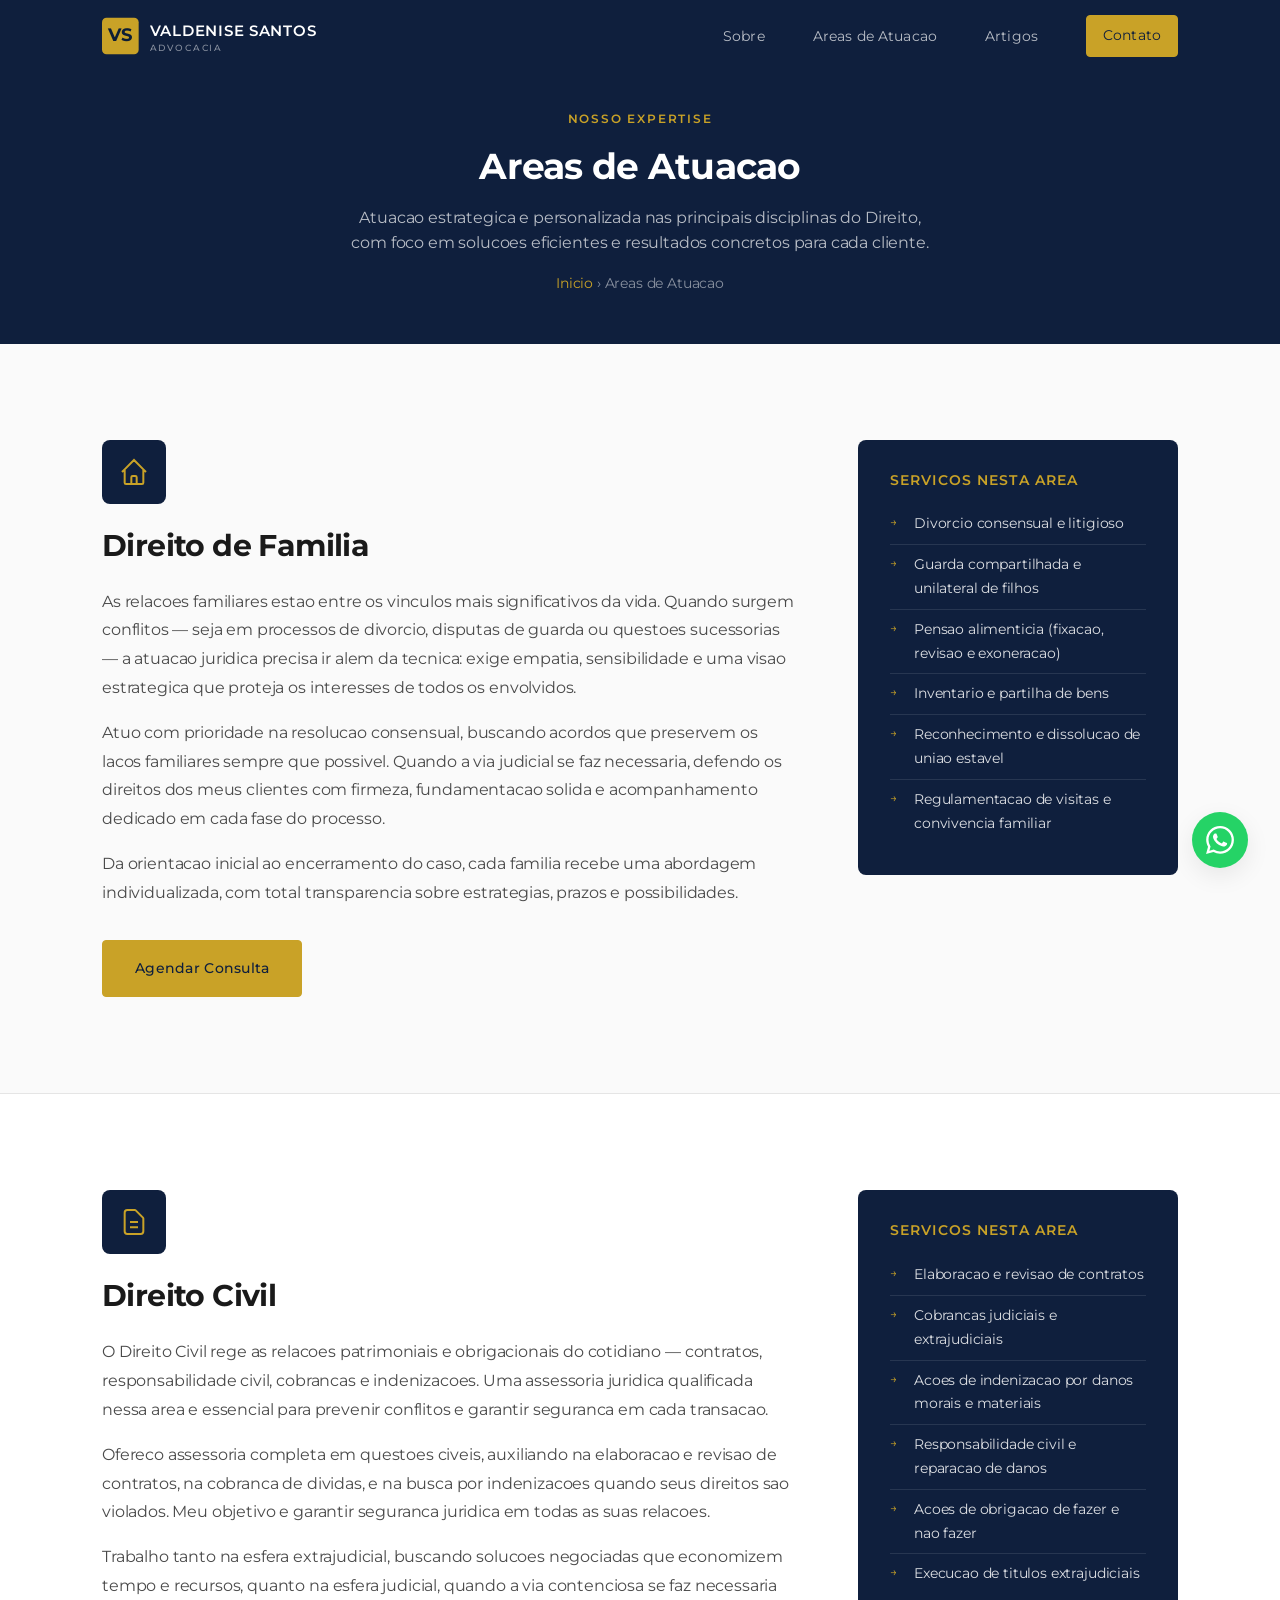
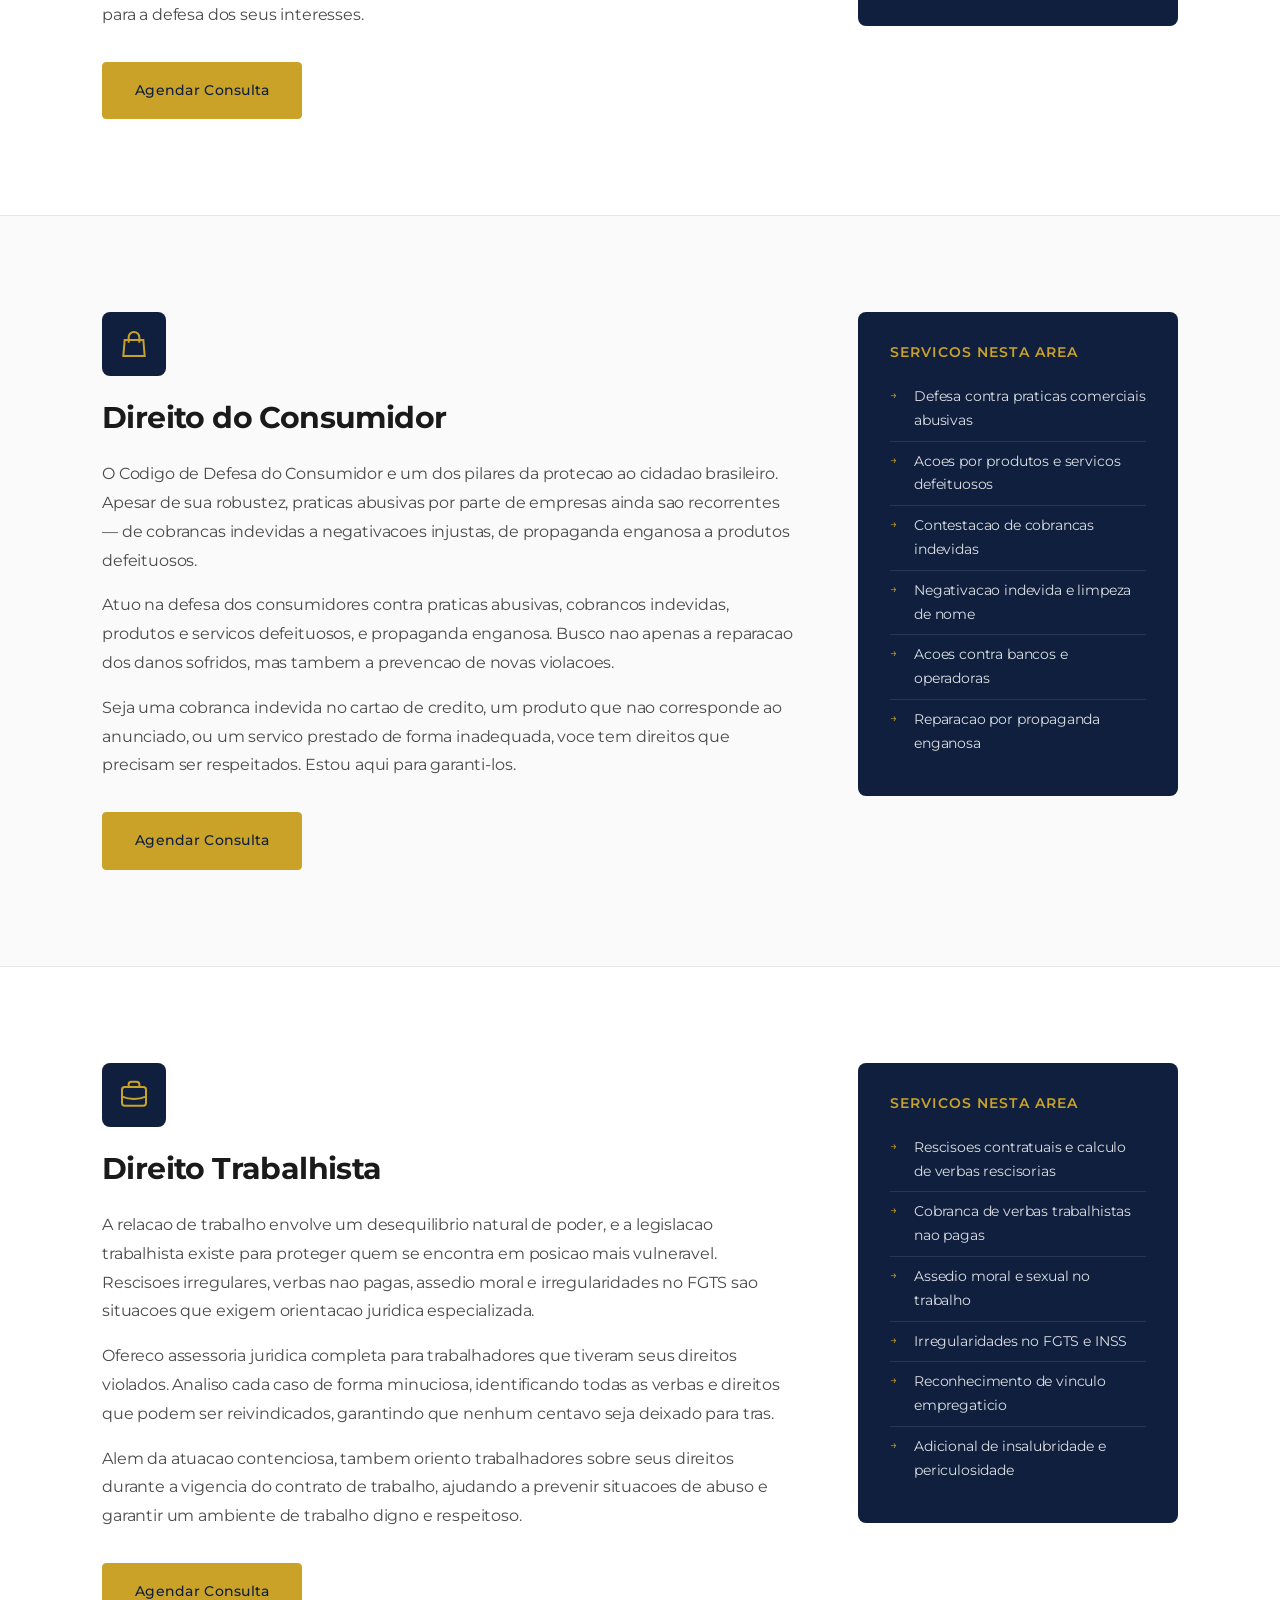
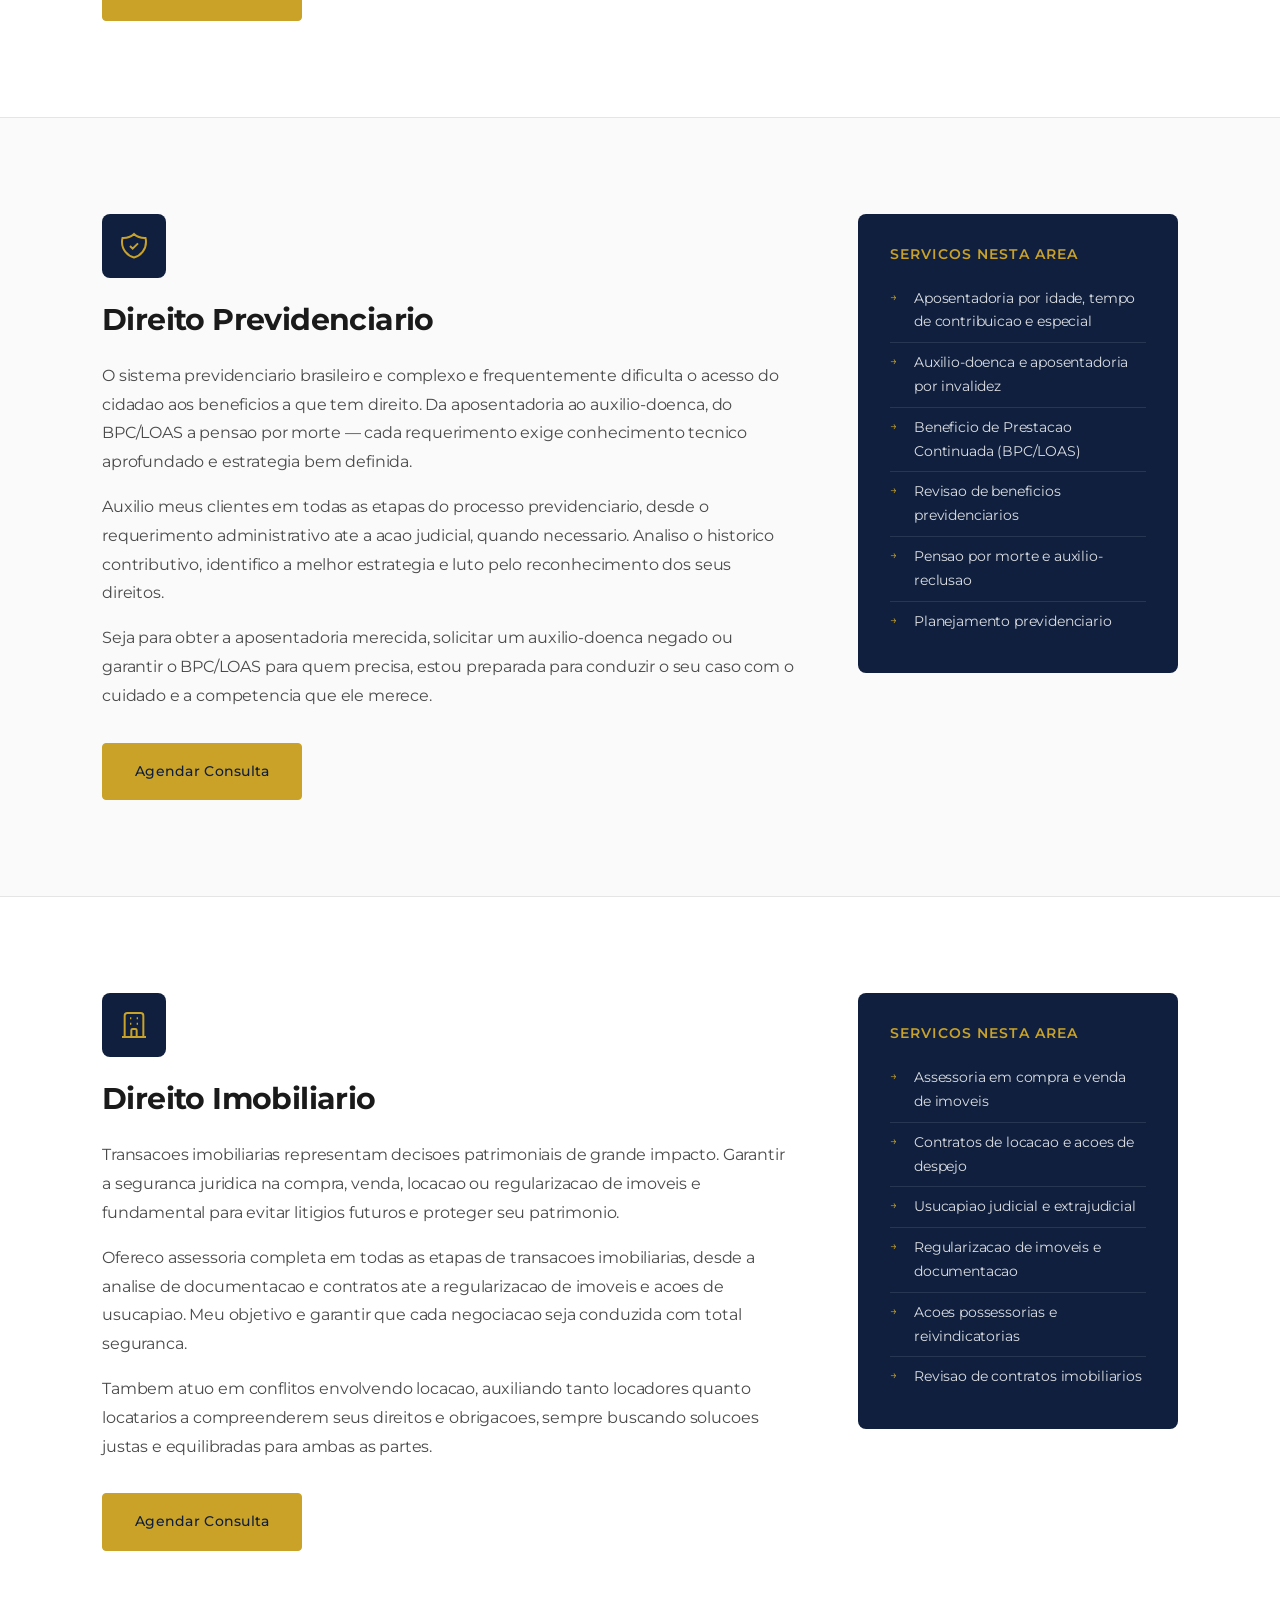
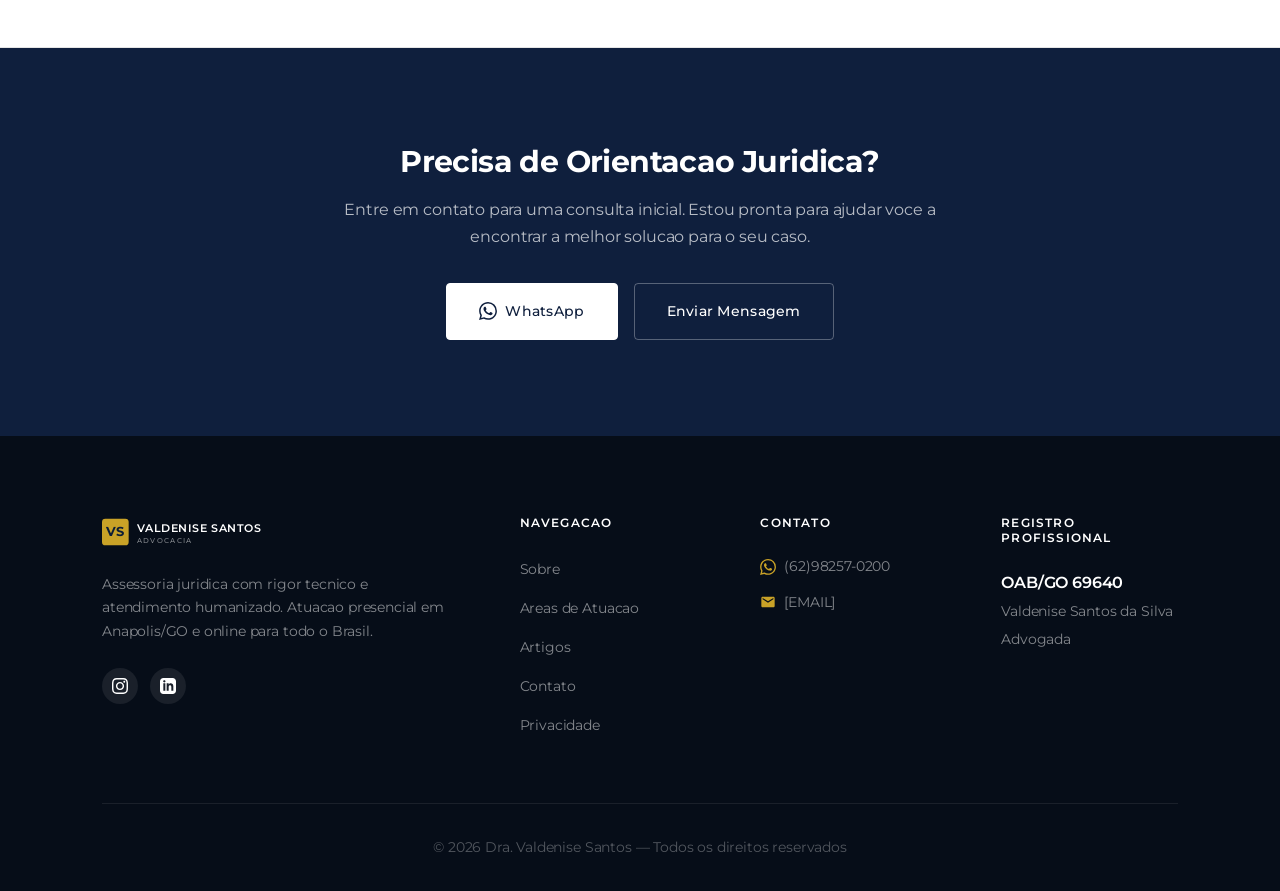
==== areas.html @ 80af70d7 "fix: reduce gap between page-hero and content on privacy page" ====
<!DOCTYPE html>
<html lang="pt-BR">
<head>
  <meta charset="UTF-8">
  <meta name="viewport" content="width=device-width, initial-scale=1.0">

  <!-- SEO -->
  <title>Areas de Atuacao | Dra. Valdenise Santos &mdash; Advocacia Especializada</title>
  <meta name="description" content="Conheca as areas de atuacao da Dra. Valdenise Santos: Direito de Familia, Civil, Consumidor, Trabalhista, Previdenciario e Imobiliario. Atendimento em todo o Brasil.">
  <meta name="keywords" content="areas de atuacao, direito de familia, direito civil, direito do consumidor, direito trabalhista, direito previdenciario, direito imobiliario, advogada online">
  <meta name="author" content="Valdenise Santos da Silva">
  <meta name="robots" content="index, follow">

  <!-- Open Graph -->
  <meta property="og:title" content="Areas de Atuacao | Dra. Valdenise Santos Advocacia">
  <meta property="og:description" content="Direito de Familia, Civil, Consumidor, Trabalhista, Previdenciario e Imobiliario. Atendimento especializado em todo o Brasil.">
  <meta property="og:image" content="https://[DOMINIO]/assets/og-image.jpg">
  <meta property="og:url" content="https://[DOMINIO]/areas.html">
  <meta property="og:type" content="website">
  <meta property="og:locale" content="pt_BR">

  <!-- Twitter -->
  <meta name="twitter:card" content="summary_large_image">

  <!-- Favicon -->
  <link rel="icon" href="favicon.svg" type="image/svg+xml">
  <link rel="apple-touch-icon" href="assets/icon-192.png">

  <!-- PWA -->
  <link rel="manifest" href="manifest.json">
  <meta name="theme-color" content="#0c1d36">

  <!-- Fonts -->
  <link rel="preconnect" href="https://fonts.googleapis.com">
  <link rel="preconnect" href="https://fonts.gstatic.com" crossorigin>
  <link href="https://fonts.googleapis.com/css2?family=Montserrat:wght@400;500;600;700&display=swap" rel="stylesheet">

  <!-- CSS -->
  <link rel="stylesheet" href="styles.css?v=6.5.0">
</head>
<body>
  <!-- Header -->
  <header class="header" id="header">
    <div class="container header__inner">
      <a href="index.html" class="header__logo">
        <svg viewBox="0 0 260 48" fill="none" xmlns="http://www.w3.org/2000/svg">
          <rect x="0" y="4" width="40" height="40" rx="5" fill="#c9a227"/>
          <text x="20" y="30" font-family="Montserrat, sans-serif" font-size="20" font-weight="700" fill="#0c1d36" text-anchor="middle">VS</text>
          <text x="52" y="24" font-family="Montserrat, sans-serif" font-size="16" font-weight="600" fill="#ffffff" letter-spacing="0.05em">VALDENISE SANTOS</text>
          <text x="52" y="40" font-family="Montserrat, sans-serif" font-size="10" font-weight="500" fill="rgba(255,255,255,0.5)" letter-spacing="0.2em">ADVOCACIA</text>
        </svg>
      </a>

      <nav class="header__nav" id="nav">
        <ul class="nav__list">
          <li><a href="sobre.html">Sobre</a></li>
          <li><a href="areas.html" class="active">Areas de Atuacao</a></li>
          <li><a href="artigos.html">Artigos</a></li>
          <li><a href="contato.html" class="btn btn--primary btn--sm">Contato</a></li>
        </ul>
      </nav>

      <button class="header__toggle" id="menu-toggle" aria-label="Abrir menu" aria-expanded="false">
        <span></span>
        <span></span>
        <span></span>
      </button>
    </div>
  </header>

  <main>
    <!-- Page Hero -->
    <section class="page-hero">
      <div class="container">
        <span class="section__label">Nosso Expertise</span>
        <h1 class="page-hero__title">Areas de Atuacao</h1>
        <p class="page-hero__subtitle">Atuacao estrategica e personalizada nas principais disciplinas do Direito, com foco em solucoes eficientes e resultados concretos para cada cliente.</p>
        <p class="page-hero__breadcrumb"><a href="/">Inicio</a> &rsaquo; Areas de Atuacao</p>
      </div>
    </section>

    <!-- Direito de Familia -->
    <section class="area-detail" id="familia">
      <div class="container">
        <div class="area-detail__inner">
          <div>
            <div class="area-detail__icon">
              <svg viewBox="0 0 24 24" fill="none" stroke="currentColor" stroke-width="1.5"><path d="M3 12l2-2m0 0l7-7 7 7M5 10v10a1 1 0 001 1h3m10-11l2 2m-2-2v10a1 1 0 01-1 1h-3m-6 0a1 1 0 001-1v-4a1 1 0 011-1h2a1 1 0 011 1v4a1 1 0 001 1m-6 0h6"/></svg>
            </div>
            <h2 class="area-detail__title">Direito de Familia</h2>
            <p class="area-detail__text">As relacoes familiares estao entre os vinculos mais significativos da vida. Quando surgem conflitos &mdash; seja em processos de divorcio, disputas de guarda ou questoes sucessorias &mdash; a atuacao juridica precisa ir alem da tecnica: exige empatia, sensibilidade e uma visao estrategica que proteja os interesses de todos os envolvidos.</p>
            <p class="area-detail__text">Atuo com prioridade na resolucao consensual, buscando acordos que preservem os lacos familiares sempre que possivel. Quando a via judicial se faz necessaria, defendo os direitos dos meus clientes com firmeza, fundamentacao solida e acompanhamento dedicado em cada fase do processo.</p>
            <p class="area-detail__text">Da orientacao inicial ao encerramento do caso, cada familia recebe uma abordagem individualizada, com total transparencia sobre estrategias, prazos e possibilidades.</p>
            <a href="contato.html" class="btn btn--primary">Agendar Consulta</a>
          </div>
          <div class="area-detail__services">
            <h4>Servicos Nesta Area</h4>
            <ul>
              <li>Divorcio consensual e litigioso</li>
              <li>Guarda compartilhada e unilateral de filhos</li>
              <li>Pensao alimenticia (fixacao, revisao e exoneracao)</li>
              <li>Inventario e partilha de bens</li>
              <li>Reconhecimento e dissolucao de uniao estavel</li>
              <li>Regulamentacao de visitas e convivencia familiar</li>
            </ul>
          </div>
        </div>
      </div>
    </section>

    <!-- Direito Civil -->
    <section class="area-detail" id="civil">
      <div class="container">
        <div class="area-detail__inner">
          <div>
            <div class="area-detail__icon">
              <svg viewBox="0 0 24 24" fill="none" stroke="currentColor" stroke-width="1.5"><path d="M9 12h6m-6 4h6m2 5H7a2 2 0 01-2-2V5a2 2 0 012-2h5.586a1 1 0 01.707.293l5.414 5.414a1 1 0 01.293.707V19a2 2 0 01-2 2z"/></svg>
            </div>
            <h2 class="area-detail__title">Direito Civil</h2>
            <p class="area-detail__text">O Direito Civil rege as relacoes patrimoniais e obrigacionais do cotidiano &mdash; contratos, responsabilidade civil, cobrancas e indenizacoes. Uma assessoria juridica qualificada nessa area e essencial para prevenir conflitos e garantir seguranca em cada transacao.</p>
            <p class="area-detail__text">Ofereco assessoria completa em questoes civeis, auxiliando na elaboracao e revisao de contratos, na cobranca de dividas, e na busca por indenizacoes quando seus direitos sao violados. Meu objetivo e garantir seguranca juridica em todas as suas relacoes.</p>
            <p class="area-detail__text">Trabalho tanto na esfera extrajudicial, buscando solucoes negociadas que economizem tempo e recursos, quanto na esfera judicial, quando a via contenciosa se faz necessaria para a defesa dos seus interesses.</p>
            <a href="contato.html" class="btn btn--primary">Agendar Consulta</a>
          </div>
          <div class="area-detail__services">
            <h4>Servicos Nesta Area</h4>
            <ul>
              <li>Elaboracao e revisao de contratos</li>
              <li>Cobrancas judiciais e extrajudiciais</li>
              <li>Acoes de indenizacao por danos morais e materiais</li>
              <li>Responsabilidade civil e reparacao de danos</li>
              <li>Acoes de obrigacao de fazer e nao fazer</li>
              <li>Execucao de titulos extrajudiciais</li>
            </ul>
          </div>
        </div>
      </div>
    </section>

    <!-- Direito do Consumidor -->
    <section class="area-detail" id="consumidor">
      <div class="container">
        <div class="area-detail__inner">
          <div>
            <div class="area-detail__icon">
              <svg viewBox="0 0 24 24" fill="none" stroke="currentColor" stroke-width="1.5"><path d="M16 11V7a4 4 0 00-8 0v4M5 9h14l1 12H4L5 9z"/></svg>
            </div>
            <h2 class="area-detail__title">Direito do Consumidor</h2>
            <p class="area-detail__text">O Codigo de Defesa do Consumidor e um dos pilares da protecao ao cidadao brasileiro. Apesar de sua robustez, praticas abusivas por parte de empresas ainda sao recorrentes &mdash; de cobrancas indevidas a negativacoes injustas, de propaganda enganosa a produtos defeituosos.</p>
            <p class="area-detail__text">Atuo na defesa dos consumidores contra praticas abusivas, cobrancos indevidas, produtos e servicos defeituosos, e propaganda enganosa. Busco nao apenas a reparacao dos danos sofridos, mas tambem a prevencao de novas violacoes.</p>
            <p class="area-detail__text">Seja uma cobranca indevida no cartao de credito, um produto que nao corresponde ao anunciado, ou um servico prestado de forma inadequada, voce tem direitos que precisam ser respeitados. Estou aqui para garanti-los.</p>
            <a href="contato.html" class="btn btn--primary">Agendar Consulta</a>
          </div>
          <div class="area-detail__services">
            <h4>Servicos Nesta Area</h4>
            <ul>
              <li>Defesa contra praticas comerciais abusivas</li>
              <li>Acoes por produtos e servicos defeituosos</li>
              <li>Contestacao de cobrancas indevidas</li>
              <li>Negativacao indevida e limpeza de nome</li>
              <li>Acoes contra bancos e operadoras</li>
              <li>Reparacao por propaganda enganosa</li>
            </ul>
          </div>
        </div>
      </div>
    </section>

    <!-- Direito Trabalhista -->
    <section class="area-detail" id="trabalhista">
      <div class="container">
        <div class="area-detail__inner">
          <div>
            <div class="area-detail__icon">
              <svg viewBox="0 0 24 24" fill="none" stroke="currentColor" stroke-width="1.5"><path d="M21 13.255A23.931 23.931 0 0112 15c-3.183 0-6.22-.62-9-1.745M16 6V4a2 2 0 00-2-2h-4a2 2 0 00-2 2v2m4 6h.01M5 20h14a2 2 0 002-2V8a2 2 0 00-2-2H5a2 2 0 00-2 2v10a2 2 0 002 2z"/></svg>
            </div>
            <h2 class="area-detail__title">Direito Trabalhista</h2>
            <p class="area-detail__text">A relacao de trabalho envolve um desequilibrio natural de poder, e a legislacao trabalhista existe para proteger quem se encontra em posicao mais vulneravel. Rescisoes irregulares, verbas nao pagas, assedio moral e irregularidades no FGTS sao situacoes que exigem orientacao juridica especializada.</p>
            <p class="area-detail__text">Ofereco assessoria juridica completa para trabalhadores que tiveram seus direitos violados. Analiso cada caso de forma minuciosa, identificando todas as verbas e direitos que podem ser reivindicados, garantindo que nenhum centavo seja deixado para tras.</p>
            <p class="area-detail__text">Alem da atuacao contenciosa, tambem oriento trabalhadores sobre seus direitos durante a vigencia do contrato de trabalho, ajudando a prevenir situacoes de abuso e garantir um ambiente de trabalho digno e respeitoso.</p>
            <a href="contato.html" class="btn btn--primary">Agendar Consulta</a>
          </div>
          <div class="area-detail__services">
            <h4>Servicos Nesta Area</h4>
            <ul>
              <li>Rescisoes contratuais e calculo de verbas rescisorias</li>
              <li>Cobranca de verbas trabalhistas nao pagas</li>
              <li>Assedio moral e sexual no trabalho</li>
              <li>Irregularidades no FGTS e INSS</li>
              <li>Reconhecimento de vinculo empregaticio</li>
              <li>Adicional de insalubridade e periculosidade</li>
            </ul>
          </div>
        </div>
      </div>
    </section>

    <!-- Direito Previdenciario -->
    <section class="area-detail" id="previdenciario">
      <div class="container">
        <div class="area-detail__inner">
          <div>
            <div class="area-detail__icon">
              <svg viewBox="0 0 24 24" fill="none" stroke="currentColor" stroke-width="1.5"><path d="M9 12l2 2 4-4m5.618-4.016A11.955 11.955 0 0112 2.944a11.955 11.955 0 01-8.618 3.04A12.02 12.02 0 003 9c0 5.591 3.824 10.29 9 11.622 5.176-1.332 9-6.03 9-11.622 0-1.042-.133-2.052-.382-3.016z"/></svg>
            </div>
            <h2 class="area-detail__title">Direito Previdenciario</h2>
            <p class="area-detail__text">O sistema previdenciario brasileiro e complexo e frequentemente dificulta o acesso do cidadao aos beneficios a que tem direito. Da aposentadoria ao auxilio-doenca, do BPC/LOAS a pensao por morte &mdash; cada requerimento exige conhecimento tecnico aprofundado e estrategia bem definida.</p>
            <p class="area-detail__text">Auxilio meus clientes em todas as etapas do processo previdenciario, desde o requerimento administrativo ate a acao judicial, quando necessario. Analiso o historico contributivo, identifico a melhor estrategia e luto pelo reconhecimento dos seus direitos.</p>
            <p class="area-detail__text">Seja para obter a aposentadoria merecida, solicitar um auxilio-doenca negado ou garantir o BPC/LOAS para quem precisa, estou preparada para conduzir o seu caso com o cuidado e a competencia que ele merece.</p>
            <a href="contato.html" class="btn btn--primary">Agendar Consulta</a>
          </div>
          <div class="area-detail__services">
            <h4>Servicos Nesta Area</h4>
            <ul>
              <li>Aposentadoria por idade, tempo de contribuicao e especial</li>
              <li>Auxilio-doenca e aposentadoria por invalidez</li>
              <li>Beneficio de Prestacao Continuada (BPC/LOAS)</li>
              <li>Revisao de beneficios previdenciarios</li>
              <li>Pensao por morte e auxilio-reclusao</li>
              <li>Planejamento previdenciario</li>
            </ul>
          </div>
        </div>
      </div>
    </section>

    <!-- Direito Imobiliario -->
    <section class="area-detail" id="imobiliario">
      <div class="container">
        <div class="area-detail__inner">
          <div>
            <div class="area-detail__icon">
              <svg viewBox="0 0 24 24" fill="none" stroke="currentColor" stroke-width="1.5"><path d="M19 21V5a2 2 0 00-2-2H7a2 2 0 00-2 2v16m14 0h2m-2 0h-5m-9 0H3m2 0h5M9 7h1m-1 4h1m4-4h1m-1 4h1m-5 10v-5a1 1 0 011-1h2a1 1 0 011 1v5m-4 0h4"/></svg>
            </div>
            <h2 class="area-detail__title">Direito Imobiliario</h2>
            <p class="area-detail__text">Transacoes imobiliarias representam decisoes patrimoniais de grande impacto. Garantir a seguranca juridica na compra, venda, locacao ou regularizacao de imoveis e fundamental para evitar litigios futuros e proteger seu patrimonio.</p>
            <p class="area-detail__text">Ofereco assessoria completa em todas as etapas de transacoes imobiliarias, desde a analise de documentacao e contratos ate a regularizacao de imoveis e acoes de usucapiao. Meu objetivo e garantir que cada negociacao seja conduzida com total seguranca.</p>
            <p class="area-detail__text">Tambem atuo em conflitos envolvendo locacao, auxiliando tanto locadores quanto locatarios a compreenderem seus direitos e obrigacoes, sempre buscando solucoes justas e equilibradas para ambas as partes.</p>
            <a href="contato.html" class="btn btn--primary">Agendar Consulta</a>
          </div>
          <div class="area-detail__services">
            <h4>Servicos Nesta Area</h4>
            <ul>
              <li>Assessoria em compra e venda de imoveis</li>
              <li>Contratos de locacao e acoes de despejo</li>
              <li>Usucapiao judicial e extrajudicial</li>
              <li>Regularizacao de imoveis e documentacao</li>
              <li>Acoes possessorias e reivindicatorias</li>
              <li>Revisao de contratos imobiliarios</li>
            </ul>
          </div>
        </div>
      </div>
    </section>

    <!-- CTA -->
    <section class="section cta">
      <div class="container">
        <div class="cta__content">
          <h2 class="cta__title">Precisa de Orientacao Juridica?</h2>
          <p class="cta__text">Entre em contato para uma consulta inicial. Estou pronta para ajudar voce a encontrar a melhor solucao para o seu caso.</p>
          <div class="cta__buttons">
            <a href="https://wa.me/5562982570200?text=Ola,%20gostaria%20de%20agendar%20uma%20consulta" class="btn btn--white" target="_blank" rel="noopener">
              <svg class="btn__icon" viewBox="0 0 24 24" fill="currentColor"><path d="M17.472 14.382c-.297-.149-1.758-.867-2.03-.967-.273-.099-.471-.148-.67.15-.197.297-.767.966-.94 1.164-.173.199-.347.223-.644.075-.297-.15-1.255-.463-2.39-1.475-.883-.788-1.48-1.761-1.653-2.059-.173-.297-.018-.458.13-.606.134-.133.298-.347.446-.52.149-.174.198-.298.298-.497.099-.198.05-.371-.025-.52-.075-.149-.669-1.612-.916-2.207-.242-.579-.487-.5-.669-.51-.173-.008-.371-.01-.57-.01-.198 0-.52.074-.792.372-.272.297-1.04 1.016-1.04 2.479 0 1.462 1.065 2.875 1.213 3.074.149.198 2.096 3.2 5.077 4.487.709.306 1.262.489 1.694.625.712.227 1.36.195 1.871.118.571-.085 1.758-.719 2.006-1.413.248-.694.248-1.289.173-1.413-.074-.124-.272-.198-.57-.347m-5.421 7.403h-.004a9.87 9.87 0 01-5.031-1.378l-.361-.214-3.741.982.998-3.648-.235-.374a9.86 9.86 0 01-1.51-5.26c.001-5.45 4.436-9.884 9.888-9.884 2.64 0 5.122 1.03 6.988 2.898a9.825 9.825 0 012.893 6.994c-.003 5.45-4.437 9.884-9.885 9.884m8.413-18.297A11.815 11.815 0 0012.05 0C5.495 0 .16 5.335.157 11.892c0 2.096.547 4.142 1.588 5.945L.057 24l6.305-1.654a11.882 11.882 0 005.683 1.448h.005c6.554 0 11.89-5.335 11.893-11.893a11.821 11.821 0 00-3.48-8.413z"/></svg>
              WhatsApp
            </a>
            <a href="contato.html" class="btn btn--outline-white">Enviar Mensagem</a>
          </div>
        </div>
      </div>
    </section>
  </main>

  <!-- Footer -->
  <footer class="footer">
    <div class="container">
      <div class="footer__grid">
        <div class="footer__brand">
          <svg class="footer__logo" viewBox="0 0 260 48" fill="none" xmlns="http://www.w3.org/2000/svg">
          <rect x="0" y="4" width="40" height="40" rx="5" fill="#c9a227"/>
          <text x="20" y="30" font-family="Montserrat, sans-serif" font-size="20" font-weight="700" fill="#0c1d36" text-anchor="middle">VS</text>
          <text x="52" y="24" font-family="Montserrat, sans-serif" font-size="16" font-weight="600" fill="#ffffff" letter-spacing="0.05em">VALDENISE SANTOS</text>
          <text x="52" y="40" font-family="Montserrat, sans-serif" font-size="10" font-weight="500" fill="rgba(255,255,255,0.5)" letter-spacing="0.2em">ADVOCACIA</text>
        </svg>
          <p>Assessoria juridica com rigor tecnico e atendimento humanizado. Atuacao presencial em Anapolis/GO e online para todo o Brasil.</p>
          <div class="footer__social">
            <a href="https://instagram.com/[INSTAGRAM]" target="_blank" rel="noopener" aria-label="Instagram">
              <svg viewBox="0 0 24 24" fill="currentColor"><path d="M12 2.163c3.204 0 3.584.012 4.85.07 3.252.148 4.771 1.691 4.919 4.919.058 1.265.069 1.645.069 4.849 0 3.205-.012 3.584-.069 4.849-.149 3.225-1.664 4.771-4.919 4.919-1.266.058-1.644.07-4.85.07-3.204 0-3.584-.012-4.849-.07-3.26-.149-4.771-1.699-4.919-4.92-.058-1.265-.07-1.644-.07-4.849 0-3.204.013-3.583.07-4.849.149-3.227 1.664-4.771 4.919-4.919 1.266-.057 1.645-.069 4.849-.069zm0-2.163c-3.259 0-3.667.014-4.947.072-4.358.2-6.78 2.618-6.98 6.98-.059 1.281-.073 1.689-.073 4.948 0 3.259.014 3.668.072 4.948.2 4.358 2.618 6.78 6.98 6.98 1.281.058 1.689.072 4.948.072 3.259 0 3.668-.014 4.948-.072 4.354-.2 6.782-2.618 6.979-6.98.059-1.28.073-1.689.073-4.948 0-3.259-.014-3.667-.072-4.947-.196-4.354-2.617-6.78-6.979-6.98-1.281-.059-1.69-.073-4.949-.073zm0 5.838c-3.403 0-6.162 2.759-6.162 6.162s2.759 6.163 6.162 6.163 6.162-2.759 6.162-6.163c0-3.403-2.759-6.162-6.162-6.162zm0 10.162c-2.209 0-4-1.79-4-4 0-2.209 1.791-4 4-4s4 1.791 4 4c0 2.21-1.791 4-4 4zm6.406-11.845c-.796 0-1.441.645-1.441 1.44s.645 1.44 1.441 1.44c.795 0 1.439-.645 1.439-1.44s-.644-1.44-1.439-1.44z"/></svg>
            </a>
            <a href="https://linkedin.com/in/[LINKEDIN]" target="_blank" rel="noopener" aria-label="LinkedIn">
              <svg viewBox="0 0 24 24" fill="currentColor"><path d="M19 0h-14c-2.761 0-5 2.239-5 5v14c0 2.761 2.239 5 5 5h14c2.762 0 5-2.239 5-5v-14c0-2.761-2.238-5-5-5zm-11 19h-3v-11h3v11zm-1.5-12.268c-.966 0-1.75-.79-1.75-1.764s.784-1.764 1.75-1.764 1.75.79 1.75 1.764-.783 1.764-1.75 1.764zm13.5 12.268h-3v-5.604c0-3.368-4-3.113-4 0v5.604h-3v-11h3v1.765c1.396-2.586 7-2.777 7 2.476v6.759z"/></svg>
            </a>
          </div>
        </div>

        <div class="footer__links">
          <h4>Navegacao</h4>
          <ul>
            <li><a href="sobre.html">Sobre</a></li>
            <li><a href="areas.html">Areas de Atuacao</a></li>
            <li><a href="artigos.html">Artigos</a></li>
            <li><a href="contato.html">Contato</a></li>
            <li><a href="privacidade.html">Privacidade</a></li>
          </ul>
        </div>

        <div class="footer__contact">
          <h4>Contato</h4>
          <ul>
            <li>
              <svg viewBox="0 0 24 24" fill="currentColor"><path d="M17.472 14.382c-.297-.149-1.758-.867-2.03-.967-.273-.099-.471-.148-.67.15-.197.297-.767.966-.94 1.164-.173.199-.347.223-.644.075-.297-.15-1.255-.463-2.39-1.475-.883-.788-1.48-1.761-1.653-2.059-.173-.297-.018-.458.13-.606.134-.133.298-.347.446-.52.149-.174.198-.298.298-.497.099-.198.05-.371-.025-.52-.075-.149-.669-1.612-.916-2.207-.242-.579-.487-.5-.669-.51-.173-.008-.371-.01-.57-.01-.198 0-.52.074-.792.372-.272.297-1.04 1.016-1.04 2.479 0 1.462 1.065 2.875 1.213 3.074.149.198 2.096 3.2 5.077 4.487.709.306 1.262.489 1.694.625.712.227 1.36.195 1.871.118.571-.085 1.758-.719 2.006-1.413.248-.694.248-1.289.173-1.413-.074-.124-.272-.198-.57-.347m-5.421 7.403h-.004a9.87 9.87 0 01-5.031-1.378l-.361-.214-3.741.982.998-3.648-.235-.374a9.86 9.86 0 01-1.51-5.26c.001-5.45 4.436-9.884 9.888-9.884 2.64 0 5.122 1.03 6.988 2.898a9.825 9.825 0 012.893 6.994c-.003 5.45-4.437 9.884-9.885 9.884m8.413-18.297A11.815 11.815 0 0012.05 0C5.495 0 .16 5.335.157 11.892c0 2.096.547 4.142 1.588 5.945L.057 24l6.305-1.654a11.882 11.882 0 005.683 1.448h.005c6.554 0 11.89-5.335 11.893-11.893a11.821 11.821 0 00-3.48-8.413z"/></svg>
              <a href="https://wa.me/5562982570200" target="_blank" rel="noopener">(62)98257-0200</a>
            </li>
            <li>
              <svg viewBox="0 0 24 24" fill="currentColor"><path d="M20 4H4c-1.1 0-1.99.9-1.99 2L2 18c0 1.1.9 2 2 2h16c1.1 0 2-.9 2-2V6c0-1.1-.9-2-2-2zm0 4l-8 5-8-5V6l8 5 8-5v2z"/></svg>
              <a href="mailto:[EMAIL]">[EMAIL]</a>
            </li>
          </ul>
        </div>

        <div class="footer__oab">
          <h4>Registro Profissional</h4>
          <p><strong>OAB/GO 69640</strong></p>
          <p>Valdenise Santos da Silva</p>
          <p>Advogada</p>
        </div>
      </div>

      <div class="footer__bottom">
        <p>&copy; 2026 Dra. Valdenise Santos &mdash; Todos os direitos reservados</p>
      </div>
    </div>
  </footer>

  <!-- WhatsApp Float -->
  <a href="https://wa.me/5562982570200?text=Ola,%20gostaria%20de%20agendar%20uma%20consulta" class="whatsapp-float" target="_blank" rel="noopener" aria-label="Contato via WhatsApp">
    <svg viewBox="0 0 24 24" fill="currentColor"><path d="M17.472 14.382c-.297-.149-1.758-.867-2.03-.967-.273-.099-.471-.148-.67.15-.197.297-.767.966-.94 1.164-.173.199-.347.223-.644.075-.297-.15-1.255-.463-2.39-1.475-.883-.788-1.48-1.761-1.653-2.059-.173-.297-.018-.458.13-.606.134-.133.298-.347.446-.52.149-.174.198-.298.298-.497.099-.198.05-.371-.025-.52-.075-.149-.669-1.612-.916-2.207-.242-.579-.487-.5-.669-.51-.173-.008-.371-.01-.57-.01-.198 0-.52.074-.792.372-.272.297-1.04 1.016-1.04 2.479 0 1.462 1.065 2.875 1.213 3.074.149.198 2.096 3.2 5.077 4.487.709.306 1.262.489 1.694.625.712.227 1.36.195 1.871.118.571-.085 1.758-.719 2.006-1.413.248-.694.248-1.289.173-1.413-.074-.124-.272-.198-.57-.347m-5.421 7.403h-.004a9.87 9.87 0 01-5.031-1.378l-.361-.214-3.741.982.998-3.648-.235-.374a9.86 9.86 0 01-1.51-5.26c.001-5.45 4.436-9.884 9.888-9.884 2.64 0 5.122 1.03 6.988 2.898a9.825 9.825 0 012.893 6.994c-.003 5.45-4.437 9.884-9.885 9.884m8.413-18.297A11.815 11.815 0 0012.05 0C5.495 0 .16 5.335.157 11.892c0 2.096.547 4.142 1.588 5.945L.057 24l6.305-1.654a11.882 11.882 0 005.683 1.448h.005c6.554 0 11.89-5.335 11.893-11.893a11.821 11.821 0 00-3.48-8.413z"/></svg>
  </a>

  <script src="script.js?v=1.0.0"></script>
</body>
</html>
---- styles.css ----
/* ========================================
   RESET & BASE
======================================== */
*, *::before, *::after {
  box-sizing: border-box;
  margin: 0;
  padding: 0;
}

html {
  scroll-behavior: smooth;
  font-size: 16px;
}

/* ========================================
   VARIÁVEIS — REFINADO
======================================== */
:root {
  /* Cores - Paleta reduzida e sofisticada */
  --primary: #0f1f3d;
  --primary-light: #1a3a6e;
  --accent: #c9a227;
  --accent-hover: #b8930f;
  --text: #1a1a1a;
  --text-secondary: #4a4a4a;
  --text-muted: #8a8a8a;
  --bg: #ffffff;
  --bg-subtle: #fafafa;
  --bg-alt: #f5f5f3;
  --border: #e5e5e5;
  --white: #ffffff;

  /* Fonte única: Montserrat */
  --font-display: 'Montserrat', -apple-system, BlinkMacSystemFont, 'Segoe UI', sans-serif;
  --font-body: 'Montserrat', -apple-system, BlinkMacSystemFont, 'Segoe UI', sans-serif;

  /* Escala tipográfica harmônica */
  --text-xs: 0.75rem;
  --text-sm: 0.875rem;
  --text-base: 1rem;
  --text-lg: 1.125rem;
  --text-xl: 1.25rem;
  --text-2xl: 1.5rem;
  --text-3xl: 1.875rem;
  --text-4xl: 2.25rem;
  --text-5xl: 3rem;
  --text-6xl: 3.75rem;

  /* Espaçamento generoso */
  --space-1: 0.25rem;
  --space-2: 0.5rem;
  --space-3: 0.75rem;
  --space-4: 1rem;
  --space-5: 1.5rem;
  --space-6: 2rem;
  --space-8: 3rem;
  --space-10: 4rem;
  --space-12: 5rem;
  --space-16: 6rem;
  --space-20: 8rem;

  --max-width: 1140px;
  --header-height: 72px;

  --shadow-sm: 0 1px 2px rgba(0,0,0,0.04);
  --shadow: 0 4px 12px rgba(0,0,0,0.06);
  --shadow-md: 0 8px 24px rgba(0,0,0,0.08);
  --shadow-lg: 0 16px 48px rgba(0,0,0,0.1);

  --transition: 0.3s ease;
  --transition-fast: 0.2s ease;

  --radius: 4px;
  --radius-lg: 8px;
}

/* ========================================
   BASE
======================================== */
html, body {
  overflow-x: hidden;
}

body {
  font-family: var(--font-body);
  font-size: var(--text-base);
  font-weight: 400;
  line-height: 1.7;
  color: var(--text);
  background: var(--bg);
  -webkit-font-smoothing: antialiased;
  -moz-osx-font-smoothing: grayscale;
  letter-spacing: -0.01em;
}

img {
  max-width: 100%;
  height: auto;
  display: block;
}

a {
  color: inherit;
  text-decoration: none;
  transition: color var(--transition-fast);
}

ul, ol {
  list-style: none;
}

/* ========================================
   TIPOGRAFIA REFINADA
======================================== */
h1, h2, h3, h4, h5, h6 {
  font-family: var(--font-display);
  font-weight: 600;
  line-height: 1.2;
  color: var(--primary);
  letter-spacing: -0.02em;
}

h1 { font-size: var(--text-5xl); }
h2 { font-size: var(--text-4xl); }
h3 { font-size: var(--text-2xl); }
h4 { font-size: var(--text-xl); }
h5 { font-size: var(--text-lg); }

@media (max-width: 768px) {
  h1 { font-size: var(--text-4xl); }
  h2 { font-size: var(--text-3xl); }
  h3 { font-size: var(--text-xl); }
}

p {
  color: var(--text-secondary);
}

.text-accent {
  color: var(--accent);
}

strong {
  font-weight: 600;
  color: var(--text);
}

/* ========================================
   LAYOUT
======================================== */
.container {
  width: 100%;
  max-width: var(--max-width);
  margin: 0 auto;
  padding: 0 var(--space-6);
}

@media (max-width: 768px) {
  .container {
    padding: 0 var(--space-6);
  }
}

@media (max-width: 480px) {
  .container {
    padding: 0 var(--space-5);
  }
}

.section {
  padding: var(--space-16) 0;
}

@media (max-width: 768px) {
  .section {
    padding: var(--space-10) 0;
  }
}

.section--alt {
  background: var(--bg-alt);
}

.section--dark {
  background: var(--primary);
  color: var(--white);
}

.section__header {
  margin-bottom: var(--space-10);
}

.section__label {
  display: inline-block;
  font-family: var(--font-body);
  font-size: var(--text-xs);
  font-weight: 600;
  letter-spacing: 0.15em;
  text-transform: uppercase;
  color: var(--accent);
  margin-bottom: var(--space-4);
}

.section__title {
  margin-bottom: var(--space-4);
}

.section__subtitle {
  font-size: var(--text-lg);
  color: var(--text-secondary);
  max-width: 540px;
  line-height: 1.6;
}

.section__footer {
  text-align: center;
  margin-top: var(--space-10);
}

/* ========================================
   BOTÕES REFINADOS
======================================== */
.btn {
  display: inline-flex;
  align-items: center;
  justify-content: center;
  gap: var(--space-2);
  padding: var(--space-4) var(--space-6);
  font-family: var(--font-body);
  font-size: var(--text-sm);
  font-weight: 500;
  letter-spacing: 0.02em;
  border-radius: var(--radius);
  border: 1px solid transparent;
  cursor: pointer;
  transition: all var(--transition);
  text-decoration: none;
}

.btn__icon {
  width: 18px;
  height: 18px;
}

.btn--primary {
  background: var(--accent);
  color: var(--primary);
  border-color: var(--accent);
}

.btn--primary:hover {
  background: var(--accent-hover);
  border-color: var(--accent-hover);
  transform: translateY(-1px);
}

.btn--outline {
  background: transparent;
  color: var(--primary);
  border-color: var(--primary);
}

.btn--outline:hover {
  background: var(--primary);
  color: var(--white);
}

.btn--outline-light {
  background: rgba(255,255,255,0.1);
  color: var(--white);
  border-color: rgba(255,255,255,0.25);
}

.btn--outline-light:hover {
  background: rgba(255,255,255,0.2);
  color: var(--white);
  border-color: rgba(255,255,255,0.4);
}

.btn--white {
  background: var(--white);
  color: var(--primary);
  border-color: var(--white);
}

.btn--white:hover {
  background: var(--bg-alt);
}

.btn--outline-white {
  background: transparent;
  color: var(--white);
  border-color: rgba(255,255,255,0.4);
}

.btn--outline-white:hover {
  background: var(--white);
  color: var(--primary);
}

.btn--sm {
  padding: var(--space-2) var(--space-4);
  font-size: var(--text-xs);
}

/* ========================================
   HEADER REFINADO
======================================== */
.header {
  position: fixed;
  top: 0;
  left: 0;
  right: 0;
  height: var(--header-height);
  background: var(--primary);
  z-index: 1000;
  transition: all var(--transition);
}

.header--scrolled {
  background: rgba(15, 31, 61, 0.98);
  backdrop-filter: blur(8px);
  box-shadow: 0 1px 0 rgba(255,255,255,0.1);
}

.header__inner {
  display: flex;
  align-items: center;
  justify-content: space-between;
  height: 100%;
}

.header__logo {
  display: flex;
  align-items: center;
}

.header__logo svg {
  height: 44px;
  width: auto;
}

.nav__list {
  display: flex;
  align-items: center;
  gap: var(--space-8);
}

.nav__list a {
  color: rgba(255,255,255,0.7);
  font-size: var(--text-sm);
  font-weight: 400;
  letter-spacing: 0.01em;
  transition: color var(--transition-fast);
}

.nav__list a:hover {
  color: var(--white);
}

.nav__list .btn {
  color: var(--primary);
}

.header__toggle {
  display: none;
  flex-direction: column;
  gap: 5px;
  padding: var(--space-2);
  background: none;
  border: none;
  cursor: pointer;
}

.header__toggle span {
  display: block;
  width: 22px;
  height: 2px;
  background: var(--white);
  transition: all var(--transition-fast);
}

@media (max-width: 768px) {
  .header__toggle {
    display: flex;
  }

  .header__nav {
    position: fixed;
    top: var(--header-height);
    left: 0;
    right: 0;
    bottom: 0;
    background: var(--primary);
    padding: var(--space-8);
    transform: translateX(100%);
    transition: transform var(--transition);
  }

  .header__nav.is-open {
    transform: translateX(0);
  }

  .nav__list {
    flex-direction: column;
    gap: var(--space-6);
    align-items: flex-start;
  }

  .nav__list a {
    font-size: var(--text-lg);
    color: var(--white);
  }
}

/* ========================================
   HERO REFINADO
======================================== */
.hero {
  min-height: 100vh;
  display: flex;
  align-items: center;
  padding-top: var(--header-height);
  padding-bottom: var(--space-12);
  background: var(--primary);
  color: var(--white);
  position: relative;
  overflow: hidden;
}

.hero__inner {
  display: grid;
  grid-template-columns: 1fr 1fr;
  gap: var(--space-12);
  align-items: center;
}

.hero__content {
  animation: fadeInUp 0.8s ease forwards;
}

.hero__subtitle {
  font-family: var(--font-body);
  font-size: var(--text-sm);
  font-weight: 500;
  letter-spacing: 0.2em;
  text-transform: uppercase;
  color: var(--accent);
  margin-bottom: var(--space-5);
}

.hero__title {
  font-size: var(--text-5xl);
  font-weight: 600;
  color: var(--white);
  margin-bottom: var(--space-6);
  line-height: 1.15;
}

.hero__title .text-accent {
  color: var(--accent);
}

.hero__text {
  font-size: var(--text-lg);
  color: rgba(255,255,255,0.7);
  margin-bottom: var(--space-8);
  max-width: 480px;
  line-height: 1.7;
}

.hero__buttons {
  display: flex;
  gap: var(--space-4);
  flex-wrap: wrap;
  padding-bottom: var(--space-8);
}

.hero__image {
  display: flex;
  justify-content: center;
  animation: fadeInRight 0.8s ease 0.2s forwards;
  opacity: 0;
}

.hero__image img {
  max-width: 380px;
  border-radius: var(--radius-lg);
  box-shadow: var(--shadow-lg);
}

.hero__decoration {
  position: absolute;
  top: 0;
  right: 0;
  width: 50%;
  height: 100%;
  background: linear-gradient(135deg, rgba(201, 162, 39, 0.05) 0%, transparent 60%);
  pointer-events: none;
}

@keyframes fadeInUp {
  from {
    opacity: 0;
    transform: translateY(30px);
  }
  to {
    opacity: 1;
    transform: translateY(0);
  }
}

@keyframes fadeInRight {
  from {
    opacity: 0;
    transform: translateX(30px);
  }
  to {
    opacity: 1;
    transform: translateX(0);
  }
}

@media (max-width: 968px) {
  .hero {
    min-height: auto;
    padding-bottom: var(--space-8);
  }

  .hero__inner {
    grid-template-columns: 1fr;
    text-align: center;
    gap: var(--space-8);
  }

  .hero__text {
    margin-left: auto;
    margin-right: auto;
  }

  .hero__buttons {
    justify-content: center;
    flex-direction: column;
    align-items: center;
    gap: var(--space-5);
    padding-bottom: 0;
  }

  .hero__buttons .btn {
    width: 280px;
    justify-content: center;
  }

  .hero__image {
    order: -1;
  }

  .hero__image img {
    max-width: 280px;
  }

  .hero__title {
    font-size: var(--text-4xl);
  }
}

@media (max-width: 480px) {
  .hero__title {
    font-size: var(--text-3xl);
  }

  .hero__text {
    font-size: var(--text-base);
  }
}

/* ========================================
   ÁREAS DE ATUAÇÃO REFINADO
======================================== */
.areas__grid {
  display: grid;
  grid-template-columns: repeat(3, 1fr);
  gap: var(--space-6);
}

.area-card {
  background: var(--primary);
  border: none;
  border-radius: var(--radius-lg);
  padding: var(--space-6);
  transition: all var(--transition);
}

.area-card:hover {
  background: var(--primary-light);
  box-shadow: var(--shadow-lg);
  transform: translateY(-4px);
}

.area-card__icon {
  width: 48px;
  height: 48px;
  background: var(--accent);
  border-radius: var(--radius);
  display: flex;
  align-items: center;
  justify-content: center;
  margin-bottom: var(--space-5);
  color: var(--primary);
  transition: all var(--transition);
}

.area-card:hover .area-card__icon {
  background: var(--white);
  color: var(--primary);
}

.area-card__icon svg {
  width: 24px;
  height: 24px;
}

.area-card__title {
  font-family: var(--font-body);
  font-size: var(--text-lg);
  font-weight: 600;
  margin-bottom: var(--space-3);
  color: var(--white);
}

.area-card__text {
  font-size: var(--text-sm);
  color: rgba(255,255,255,0.7);
  margin-bottom: var(--space-4);
  line-height: 1.6;
}

.area-card__link {
  font-size: var(--text-sm);
  font-weight: 500;
  color: var(--accent);
}

.area-card__link:hover {
  color: var(--white);
}

@media (max-width: 968px) {
  .areas__grid {
    grid-template-columns: repeat(2, 1fr);
  }
}

@media (max-width: 640px) {
  .areas__grid {
    grid-template-columns: 1fr;
  }
}

/* ========================================
   SOBRE REFINADO
======================================== */
.sobre__grid {
  display: grid;
  grid-template-columns: 380px 1fr;
  gap: var(--space-12);
  align-items: center;
}

.sobre__image-wrapper {
  border-radius: var(--radius-lg);
  overflow: hidden;
  box-shadow: var(--shadow-lg);
}

.sobre__content .section__title {
  text-align: left;
}

.sobre__lead {
  font-size: var(--text-xl);
  color: var(--text);
  margin-bottom: var(--space-5);
  line-height: 1.6;
}

.sobre__content p {
  margin-bottom: var(--space-4);
  line-height: 1.8;
}

.sobre__stats {
  display: flex;
  gap: var(--space-8);
  margin: var(--space-8) 0;
  padding: var(--space-6) 0;
  border-top: 1px solid var(--border);
  border-bottom: 1px solid var(--border);
}

.stat {
  text-align: center;
}

.stat__number {
  display: block;
  font-family: var(--font-display);
  font-size: var(--text-3xl);
  font-weight: 600;
  color: var(--accent);
  line-height: 1;
  margin-bottom: var(--space-2);
}

.stat__label {
  font-size: var(--text-xs);
  color: var(--text-muted);
  text-transform: uppercase;
  letter-spacing: 0.1em;
}

@media (max-width: 968px) {
  .sobre__grid {
    grid-template-columns: 1fr;
  }

  .sobre__image-wrapper {
    max-width: 320px;
    margin: 0 auto;
  }

  .sobre__stats {
    justify-content: center;
  }
}

/* ========================================
   DIFERENCIAIS REFINADO
======================================== */
.diferenciais__grid {
  display: grid;
  grid-template-columns: repeat(4, 1fr);
  gap: var(--space-6);
}

.diferencial {
  text-align: center;
  padding: var(--space-5);
}

.diferencial__icon {
  width: 56px;
  height: 56px;
  background: var(--bg-alt);
  border-radius: 50%;
  display: flex;
  align-items: center;
  justify-content: center;
  margin: 0 auto var(--space-5);
  color: var(--primary);
  transition: all var(--transition);
}

.diferencial:hover .diferencial__icon {
  background: var(--accent);
  transform: scale(1.05);
}

.diferencial__icon svg {
  width: 24px;
  height: 24px;
}

.diferencial__title {
  font-family: var(--font-body);
  font-size: var(--text-base);
  font-weight: 600;
  margin-bottom: var(--space-3);
  color: var(--text);
}

.diferencial__text {
  font-size: var(--text-sm);
  color: var(--text-secondary);
  line-height: 1.6;
}

@media (max-width: 968px) {
  .diferenciais__grid {
    grid-template-columns: repeat(2, 1fr);
  }
}

@media (max-width: 480px) {
  .diferenciais__grid {
    grid-template-columns: 1fr;
  }
}

/* ========================================
   DEPOIMENTOS REFINADO
======================================== */
.depoimentos {
  background: var(--primary);
}

.depoimentos .section__title {
  color: var(--white);
}

.depoimentos .section__subtitle {
  color: rgba(255,255,255,0.6);
}

.depoimentos__grid {
  display: grid;
  grid-template-columns: repeat(3, 1fr);
  gap: var(--space-6);
}

.depoimento {
  background: rgba(255,255,255,0.05);
  border-radius: var(--radius-lg);
  padding: var(--space-6);
  border-left: 3px solid var(--accent);
  transition: all var(--transition);
}

.depoimento:hover {
  background: rgba(255,255,255,0.08);
  transform: translateY(-4px);
}

.depoimento__text {
  font-size: var(--text-base);
  font-style: italic;
  color: rgba(255,255,255,0.85);
  margin-bottom: var(--space-5);
  line-height: 1.7;
}

.depoimento__author {
  display: flex;
  flex-direction: column;
  gap: var(--space-1);
}

.depoimento__name {
  font-weight: 600;
  color: var(--white);
  font-size: var(--text-sm);
}

.depoimento__case {
  font-size: var(--text-xs);
  color: var(--accent);
}

@media (max-width: 968px) {
  .depoimentos__grid {
    grid-template-columns: 1fr;
    max-width: 560px;
    margin: 0 auto;
  }
}

/* ========================================
   INSIGHTS REFINADO
======================================== */
.insights__header {
  display: flex;
  justify-content: space-between;
  align-items: flex-end;
  margin-bottom: var(--space-10);
  gap: var(--space-6);
}

.insights__grid {
  display: grid;
  grid-template-columns: 1fr 1fr;
  gap: var(--space-5);
}

.insight-card {
  background: var(--white);
  border: 1px solid var(--border);
  border-radius: var(--radius-lg);
  padding: var(--space-6);
  transition: all var(--transition);
  display: flex;
  flex-direction: column;
}

.insight-card:hover {
  border-color: var(--accent);
  box-shadow: var(--shadow);
}

.insight-card--featured {
  grid-row: span 2;
  background: var(--primary);
  border: none;
  padding: var(--space-8);
  position: relative;
}

.insight-card--featured:hover {
  transform: translateY(-4px);
  box-shadow: var(--shadow-lg);
}

.insight-card__tag {
  position: absolute;
  top: var(--space-5);
  right: var(--space-5);
  background: var(--accent);
  color: var(--primary);
  font-size: var(--text-xs);
  font-weight: 600;
  padding: var(--space-1) var(--space-3);
  border-radius: var(--radius);
  text-transform: uppercase;
  letter-spacing: 0.05em;
}

.insight-card__title {
  font-family: var(--font-body);
  font-size: var(--text-lg);
  font-weight: 600;
  margin-bottom: var(--space-3);
  color: var(--text);
  line-height: 1.4;
}

.insight-card--featured .insight-card__title {
  font-size: var(--text-2xl);
  color: var(--white);
  margin-top: var(--space-4);
}

.insight-card__text {
  font-size: var(--text-sm);
  color: var(--text-secondary);
  line-height: 1.6;
  margin-bottom: var(--space-4);
  flex-grow: 1;
}

.insight-card--featured .insight-card__text {
  color: rgba(255,255,255,0.7);
  font-size: var(--text-base);
}

.insight-card__meta {
  display: flex;
  gap: var(--space-3);
  margin-bottom: var(--space-4);
}

.insight-card__category {
  background: var(--bg-alt);
  color: var(--text-secondary);
  font-size: var(--text-xs);
  font-weight: 500;
  padding: var(--space-1) var(--space-2);
  border-radius: var(--radius);
}

.insight-card--featured .insight-card__category {
  background: var(--accent);
  color: var(--primary);
}

.insight-card__date {
  color: var(--text-muted);
  font-size: var(--text-xs);
}

.insight-card__link {
  font-size: var(--text-sm);
  font-weight: 500;
  color: var(--accent);
}

@media (max-width: 968px) {
  .insights__header {
    flex-direction: column;
    align-items: flex-start;
  }

  .insights__grid {
    grid-template-columns: 1fr;
  }

  .insight-card--featured {
    grid-row: auto;
  }
}

/* ========================================
   NEWSLETTER REFINADO
======================================== */
.newsletter {
  background: var(--bg-alt);
}

.newsletter__inner {
  display: grid;
  grid-template-columns: 1fr 1fr;
  gap: var(--space-12);
  align-items: center;
}

.newsletter__title {
  font-size: var(--text-3xl);
  margin-bottom: var(--space-4);
}

.newsletter__text {
  color: var(--text-secondary);
  line-height: 1.7;
}

.newsletter__form {
  background: var(--white);
  padding: var(--space-8);
  border-radius: var(--radius-lg);
  box-shadow: var(--shadow);
}

.newsletter__input-group {
  display: flex;
  gap: var(--space-3);
  margin-bottom: var(--space-4);
}

.newsletter__input {
  flex: 1;
  padding: var(--space-4);
  border: 1px solid var(--border);
  border-radius: var(--radius);
  font-size: var(--text-base);
  font-family: var(--font-body);
  transition: all var(--transition-fast);
}

.newsletter__input:focus {
  outline: none;
  border-color: var(--primary);
}

.newsletter__input::placeholder {
  color: var(--text-muted);
}

.newsletter__disclaimer {
  font-size: var(--text-xs);
  color: var(--text-muted);
  text-align: center;
}

.newsletter__disclaimer a {
  color: var(--primary);
  text-decoration: underline;
}

@media (max-width: 968px) {
  .newsletter__inner {
    grid-template-columns: 1fr;
  }

  .newsletter__input-group {
    flex-direction: column;
  }
}

/* ========================================
   CTA REFINADO
======================================== */
.cta {
  background: var(--primary);
  text-align: center;
}

.cta__content {
  max-width: 640px;
  margin: 0 auto;
}

.cta__title {
  font-size: var(--text-3xl);
  color: var(--white);
  margin-bottom: var(--space-4);
}

.cta__text {
  font-size: var(--text-lg);
  color: rgba(255,255,255,0.7);
  margin-bottom: var(--space-8);
  line-height: 1.7;
}

.cta__buttons {
  display: flex;
  gap: var(--space-4);
  justify-content: center;
  flex-wrap: wrap;
}

/* ========================================
   FOOTER REFINADO
======================================== */
.footer {
  background: #060d18;
  color: var(--white);
  padding: var(--space-12) 0 var(--space-6);
}

.footer__grid {
  display: grid;
  grid-template-columns: 2fr 1fr 1fr 1fr;
  gap: var(--space-10);
  margin-bottom: var(--space-10);
}

.footer__logo {
  height: 32px;
  width: auto;
  margin-bottom: var(--space-4);
}

.footer__brand p {
  font-size: var(--text-sm);
  color: rgba(255,255,255,0.5);
  line-height: 1.7;
  margin-bottom: var(--space-5);
}

.footer__social {
  display: flex;
  gap: var(--space-3);
}

.footer__social a {
  width: 36px;
  height: 36px;
  background: rgba(255,255,255,0.08);
  border-radius: 50%;
  display: flex;
  align-items: center;
  justify-content: center;
  color: var(--white);
  transition: all var(--transition);
}

.footer__social a:hover {
  background: var(--accent);
  color: var(--primary);
}

.footer__social svg {
  width: 16px;
  height: 16px;
}

.footer h4 {
  font-family: var(--font-body);
  font-size: var(--text-xs);
  font-weight: 600;
  text-transform: uppercase;
  letter-spacing: 0.1em;
  color: var(--white);
  margin-bottom: var(--space-5);
}

.footer__links ul,
.footer__contact ul {
  display: flex;
  flex-direction: column;
  gap: var(--space-3);
}

.footer__links a {
  font-size: var(--text-sm);
  color: rgba(255,255,255,0.5);
  transition: color var(--transition-fast);
}

.footer__links a:hover {
  color: var(--accent);
}

.footer__contact li {
  display: flex;
  align-items: center;
  gap: var(--space-2);
  font-size: var(--text-sm);
  color: rgba(255,255,255,0.5);
}

.footer__contact svg {
  width: 16px;
  height: 16px;
  color: var(--accent);
  flex-shrink: 0;
}

.footer__contact a {
  color: rgba(255,255,255,0.5);
}

.footer__contact a:hover {
  color: var(--accent);
}

.footer__oab p {
  font-size: var(--text-sm);
  color: rgba(255,255,255,0.5);
  margin-bottom: var(--space-1);
}

.footer__oab strong {
  color: var(--white);
  font-size: var(--text-base);
}

.footer__bottom {
  padding-top: var(--space-6);
  border-top: 1px solid rgba(255,255,255,0.08);
  text-align: center;
}

.footer__bottom p {
  font-size: var(--text-sm);
  color: rgba(255,255,255,0.3);
}

@media (max-width: 968px) {
  .footer__grid {
    grid-template-columns: 1fr 1fr;
  }
}

@media (max-width: 640px) {
  .footer__grid {
    grid-template-columns: 1fr;
    text-align: center;
  }

  .footer__social {
    justify-content: center;
  }

  .footer__contact li {
    justify-content: center;
  }
}

/* ========================================
   WHATSAPP FLOAT
======================================== */
.whatsapp-float {
  position: fixed;
  bottom: var(--space-6);
  right: var(--space-6);
  width: 56px;
  height: 56px;
  background: #25d366;
  border-radius: 50%;
  display: flex;
  align-items: center;
  justify-content: center;
  color: white;
  box-shadow: var(--shadow-md);
  z-index: 999;
  transition: all var(--transition);
}

.whatsapp-float:hover {
  transform: scale(1.08);
  box-shadow: var(--shadow-lg);
  color: white;
}

.whatsapp-float svg {
  width: 28px;
  height: 28px;
}

/* ========================================
   PAGE HERO (Páginas Internas)
======================================== */
.page-hero {
  background: var(--primary);
  padding: calc(var(--header-height) + var(--space-6)) 0 var(--space-8);
  text-align: center;
  overflow: hidden;
}

.page-hero .container {
  padding-left: var(--space-4);
  padding-right: var(--space-4);
}

.page-hero__title {
  font-family: var(--font-display);
  font-size: var(--text-4xl);
  font-weight: 700;
  font-style: normal;
  color: var(--white);
  margin-bottom: var(--space-4);
  word-wrap: break-word;
}

.page-hero__subtitle {
  font-size: var(--text-base);
  color: rgba(255,255,255,0.7);
  max-width: 600px;
  margin: 0 auto var(--space-4);
  line-height: 1.6;
}

.page-hero__breadcrumb {
  font-size: var(--text-sm);
  color: rgba(255,255,255,0.5);
}

.page-hero__breadcrumb a {
  color: var(--accent);
  transition: color var(--transition-fast);
}

.page-hero__breadcrumb a:hover {
  color: var(--white);
}

@media (max-width: 768px) {
  .page-hero {
    padding: calc(var(--header-height) + var(--space-4)) 0 var(--space-6);
  }
  .page-hero__title {
    font-size: var(--text-2xl);
  }
  .page-hero__subtitle {
    font-size: var(--text-sm);
  }
}

/* ========================================
   AREA DETAIL (Página Áreas)
======================================== */
.area-detail {
  padding: var(--space-16) 0;
  border-bottom: 1px solid var(--border);
}

.area-detail:nth-child(even) {
  background: var(--bg-subtle);
}

.area-detail__inner {
  display: grid;
  grid-template-columns: 1fr 320px;
  gap: var(--space-10);
  align-items: start;
}

.area-detail__icon {
  width: 64px;
  height: 64px;
  background: var(--primary);
  border-radius: var(--radius-lg);
  display: flex;
  align-items: center;
  justify-content: center;
  margin-bottom: var(--space-5);
  color: var(--accent);
}

.area-detail__icon svg {
  width: 32px;
  height: 32px;
}

.area-detail__title {
  font-family: var(--font-display);
  font-size: var(--text-3xl);
  font-weight: 700;
  color: var(--text);
  margin-bottom: var(--space-5);
}

.area-detail__text {
  font-size: var(--text-base);
  color: var(--text-secondary);
  line-height: 1.8;
  margin-bottom: var(--space-4);
}

.area-detail__text:last-of-type {
  margin-bottom: var(--space-6);
}

.area-detail__services {
  background: var(--primary);
  border-radius: var(--radius-lg);
  padding: var(--space-6);
}

.area-detail__services h4 {
  font-family: var(--font-body);
  font-size: var(--text-sm);
  font-weight: 600;
  color: var(--accent);
  text-transform: uppercase;
  letter-spacing: 0.08em;
  margin-bottom: var(--space-4);
}

.area-detail__services ul {
  list-style: none;
}

.area-detail__services li {
  font-size: var(--text-sm);
  color: rgba(255,255,255,0.85);
  padding: var(--space-2) 0;
  padding-left: var(--space-5);
  position: relative;
  border-bottom: 1px solid rgba(255,255,255,0.1);
}

.area-detail__services li:last-child {
  border-bottom: none;
}

.area-detail__services li::before {
  content: '→';
  position: absolute;
  left: 0;
  color: var(--accent);
  font-size: var(--text-xs);
}

@media (max-width: 968px) {
  .area-detail__inner {
    grid-template-columns: 1fr;
    gap: var(--space-6);
  }
  .area-detail__services {
    order: -1;
  }
}

@media (max-width: 768px) {
  .area-detail {
    padding: var(--space-10) 0;
  }
  .area-detail__title {
    font-size: var(--text-2xl);
  }
  .area-detail__icon {
    width: 56px;
    height: 56px;
  }
  .area-detail__icon svg {
    width: 28px;
    height: 28px;
  }
}

/* ========================================
   ARTIGOS (Página Artigos)
======================================== */
.artigos__filters {
  display: flex;
  flex-wrap: wrap;
  gap: var(--space-3);
  justify-content: center;
  margin-bottom: var(--space-10);
}

.filter-btn {
  padding: var(--space-2) var(--space-5);
  font-family: var(--font-body);
  font-size: var(--text-sm);
  font-weight: 500;
  color: var(--text-secondary);
  background: var(--bg-subtle);
  border: 1px solid var(--border);
  border-radius: 50px;
  cursor: pointer;
  transition: all var(--transition-fast);
}

.filter-btn:hover {
  color: var(--text);
  border-color: var(--text-muted);
}

.filter-btn.active {
  background: var(--primary);
  color: var(--white);
  border-color: var(--primary);
}

.artigos__grid {
  display: grid;
  grid-template-columns: repeat(3, 1fr);
  gap: var(--space-6);
}

.artigo-card {
  background: var(--white);
  border: 1px solid var(--border);
  border-radius: var(--radius-lg);
  padding: var(--space-6);
  transition: all var(--transition);
  display: flex;
  flex-direction: column;
}

.artigo-card:hover {
  border-color: var(--accent);
  box-shadow: var(--shadow-md);
  transform: translateY(-4px);
}

.artigo-card__meta {
  display: flex;
  flex-wrap: wrap;
  align-items: center;
  gap: var(--space-3);
  margin-bottom: var(--space-4);
}

.artigo-card__category {
  display: inline-block;
  padding: var(--space-1) var(--space-3);
  font-size: var(--text-xs);
  font-weight: 600;
  text-transform: uppercase;
  letter-spacing: 0.05em;
  color: var(--white);
  background: var(--accent);
  border-radius: 50px;
}

.artigo-card__read-time,
.artigo-card__date {
  font-size: var(--text-xs);
  color: var(--text-muted);
}

.artigo-card__title {
  font-family: var(--font-display);
  font-size: var(--text-xl);
  font-weight: 600;
  line-height: 1.3;
  margin-bottom: var(--space-3);
}

.artigo-card__title a {
  color: var(--text);
  transition: color var(--transition-fast);
}

.artigo-card__title a:hover {
  color: var(--accent);
}

.artigo-card__excerpt {
  font-size: var(--text-sm);
  color: var(--text-secondary);
  line-height: 1.7;
  margin-bottom: var(--space-4);
  flex-grow: 1;
}

.artigo-card__link {
  font-size: var(--text-sm);
  font-weight: 600;
  color: var(--primary);
  transition: color var(--transition-fast);
  align-self: flex-start;
}

.artigo-card__link:hover {
  color: var(--accent);
}

/* Artigo Destaque (primeiro) */
.artigo-card--featured {
  grid-column: 1 / -1;
  display: grid;
  grid-template-columns: 1fr 1fr;
  gap: var(--space-8);
  padding: var(--space-8);
  background: var(--primary);
  border: none;
}

.artigo-card--featured .artigo-card__category {
  background: var(--white);
  color: var(--primary);
}

.artigo-card--featured .artigo-card__read-time,
.artigo-card--featured .artigo-card__date {
  color: rgba(255,255,255,0.5);
}

.artigo-card--featured .artigo-card__title {
  font-size: var(--text-3xl);
}

.artigo-card--featured .artigo-card__title a {
  color: var(--white);
}

.artigo-card--featured .artigo-card__title a:hover {
  color: var(--accent);
}

.artigo-card--featured .artigo-card__excerpt {
  color: rgba(255,255,255,0.7);
  font-size: var(--text-base);
}

.artigo-card--featured .artigo-card__link {
  color: var(--accent);
}

.artigo-card--featured .artigo-card__link:hover {
  color: var(--white);
}

@media (max-width: 968px) {
  .artigos__grid {
    grid-template-columns: repeat(2, 1fr);
  }
  .artigo-card--featured {
    grid-template-columns: 1fr;
  }
  .artigo-card--featured .artigo-card__title {
    font-size: var(--text-2xl);
  }
}

@media (max-width: 640px) {
  .artigos__grid {
    grid-template-columns: 1fr;
  }
  .artigos__filters {
    gap: var(--space-2);
  }
  .filter-btn {
    padding: var(--space-2) var(--space-4);
    font-size: var(--text-xs);
  }
}

/* ========================================
   BIOGRAFIA (Página Sobre)
======================================== */
.bio {
  padding: var(--space-16) 0;
}

.bio__grid {
  display: grid;
  grid-template-columns: 400px 1fr;
  gap: var(--space-10);
  align-items: start;
}

.bio__photo {
  position: sticky;
  top: calc(var(--header-height) + var(--space-6));
}

.bio__photo img {
  width: 100%;
  border-radius: var(--radius-lg);
  box-shadow: var(--shadow-lg);
}

.bio__content {
  max-width: 640px;
}

.bio__content p {
  margin-bottom: var(--space-4);
  color: var(--text-secondary);
  line-height: 1.8;
}

.sobre__lead {
  font-size: var(--text-lg);
  color: var(--text);
  font-weight: 500;
  margin-bottom: var(--space-5);
}

.sobre__stats {
  display: flex;
  gap: var(--space-8);
  margin-top: var(--space-8);
  padding-top: var(--space-6);
  border-top: 1px solid var(--border);
}

@media (max-width: 968px) {
  .bio__grid {
    grid-template-columns: 1fr;
  }
  .bio__photo {
    position: relative;
    top: 0;
    max-width: 300px;
    margin: 0 auto var(--space-8);
  }
  .sobre__stats {
    justify-content: center;
  }
}

@media (max-width: 640px) {
  .bio {
    padding: var(--space-10) 0;
  }
  .sobre__stats {
    flex-wrap: wrap;
    gap: var(--space-6);
  }
}

/* ========================================
   TIMELINE (Página Sobre)
======================================== */
.timeline__list {
  max-width: 700px;
  margin: 0 auto;
}

.timeline__item {
  position: relative;
  padding-left: var(--space-8);
  padding-bottom: var(--space-8);
  border-left: 2px solid var(--border);
}

.timeline__item:last-child {
  padding-bottom: 0;
  border-left-color: transparent;
}

.timeline__item::before {
  content: '';
  position: absolute;
  left: -7px;
  top: 0;
  width: 12px;
  height: 12px;
  background: var(--accent);
  border-radius: 50%;
}

.timeline__year {
  display: inline-block;
  font-size: var(--text-sm);
  font-weight: 600;
  color: var(--accent);
  margin-bottom: var(--space-2);
}

.timeline__title {
  font-family: var(--font-display);
  font-size: var(--text-xl);
  font-weight: 600;
  color: var(--text);
  margin-bottom: var(--space-2);
}

.timeline__text {
  font-size: var(--text-base);
  color: var(--text-secondary);
  line-height: 1.7;
}

/* ========================================
   VALORES (Página Sobre)
======================================== */
.valores__grid {
  display: grid;
  grid-template-columns: repeat(2, 1fr);
  gap: var(--space-6);
}

.valor {
  background: var(--bg-subtle);
  border-radius: var(--radius-lg);
  padding: var(--space-6);
  border: 1px solid var(--border);
  transition: all var(--transition);
}

.valor:hover {
  border-color: var(--accent);
  box-shadow: var(--shadow);
}

.valor__icon {
  width: 48px;
  height: 48px;
  background: var(--primary);
  border-radius: var(--radius);
  display: flex;
  align-items: center;
  justify-content: center;
  margin-bottom: var(--space-4);
  color: var(--accent);
}

.valor__icon svg {
  width: 24px;
  height: 24px;
}

.valor__title {
  font-family: var(--font-display);
  font-size: var(--text-lg);
  font-weight: 600;
  color: var(--text);
  margin-bottom: var(--space-2);
}

.valor__text {
  font-size: var(--text-sm);
  color: var(--text-secondary);
  line-height: 1.7;
}

@media (max-width: 768px) {
  .valores__grid {
    grid-template-columns: 1fr;
  }
}

/* ========================================
   CTA (Call to Action)
======================================== */
.cta {
  background: var(--primary);
  text-align: center;
}

.cta__content {
  max-width: 600px;
  margin: 0 auto;
}

.cta__title {
  font-family: var(--font-display);
  font-size: var(--text-3xl);
  font-weight: 700;
  color: var(--white);
  margin-bottom: var(--space-4);
}

.cta__text {
  font-size: var(--text-base);
  color: rgba(255,255,255,0.7);
  margin-bottom: var(--space-6);
  line-height: 1.7;
}

.cta__buttons {
  display: flex;
  gap: var(--space-4);
  justify-content: center;
  flex-wrap: wrap;
}

.btn--white {
  background: var(--white);
  color: var(--primary);
}

.btn--white:hover {
  background: var(--bg-subtle);
}

.btn--outline-white {
  background: transparent;
  border: 1px solid rgba(255,255,255,0.3);
  color: var(--white);
}

.btn--outline-white:hover {
  background: rgba(255,255,255,0.1);
  border-color: var(--white);
}

/* ========================================
   FORMULÁRIOS
======================================== */
.form {
  background: var(--white);
  border-radius: var(--radius-lg);
  padding: var(--space-8);
  box-shadow: var(--shadow);
}

.form__title {
  font-family: var(--font-display);
  font-size: var(--text-2xl);
  font-weight: 600;
  color: var(--text);
  margin-bottom: var(--space-6);
}

.form__group {
  margin-bottom: var(--space-5);
}

.form__label {
  display: block;
  font-size: var(--text-sm);
  font-weight: 500;
  color: var(--text);
  margin-bottom: var(--space-2);
}

.form__input,
.form__select,
.form__textarea {
  width: 100%;
  padding: var(--space-3) var(--space-4);
  font-family: var(--font-body);
  font-size: var(--text-base);
  color: var(--text);
  background: var(--bg-subtle);
  border: 1px solid var(--border);
  border-radius: var(--radius);
  transition: all var(--transition-fast);
}

.form__input:focus,
.form__select:focus,
.form__textarea:focus {
  outline: none;
  border-color: var(--accent);
  background: var(--white);
  box-shadow: 0 0 0 3px rgba(201, 162, 39, 0.1);
}

.form__textarea {
  min-height: 150px;
  resize: vertical;
}

.form__select {
  appearance: none;
  background-image: url("data:image/svg+xml,%3Csvg xmlns='http://www.w3.org/2000/svg' width='12' height='12' fill='%234a4a4a' viewBox='0 0 16 16'%3E%3Cpath d='M8 11L3 6h10l-5 5z'/%3E%3C/svg%3E");
  background-repeat: no-repeat;
  background-position: right var(--space-4) center;
  padding-right: var(--space-10);
}

.form__checkbox {
  display: flex;
  align-items: flex-start;
  gap: var(--space-3);
  font-size: var(--text-sm);
  color: var(--text-secondary);
}

.form__checkbox input {
  margin-top: 4px;
  accent-color: var(--accent);
}

/* ========================================
   CONTATO (Página Contato)
======================================== */
.contato__grid {
  display: grid;
  grid-template-columns: 1fr 400px;
  gap: var(--space-10);
  align-items: start;
}

.contato__info {
  display: flex;
  flex-direction: column;
  gap: var(--space-6);
}

.contato__item {
  display: flex;
  gap: var(--space-4);
}

.contato__item-icon {
  width: 48px;
  height: 48px;
  background: var(--primary);
  border-radius: var(--radius);
  display: flex;
  align-items: center;
  justify-content: center;
  color: var(--accent);
  flex-shrink: 0;
}

.contato__item-icon svg {
  width: 24px;
  height: 24px;
}

.contato__info-title {
  font-family: var(--font-display);
  font-size: var(--text-lg);
  font-weight: 600;
  color: var(--text);
  margin-bottom: var(--space-1);
}

.contato__info-text {
  font-size: var(--text-sm);
  color: var(--text-secondary);
  line-height: 1.6;
}

.contato__info-text a {
  color: var(--primary);
  font-weight: 500;
}

.contato__info-text a:hover {
  color: var(--accent);
}

@media (max-width: 968px) {
  .contato__grid {
    grid-template-columns: 1fr;
  }
  .contato__info {
    order: -1;
  }
}

/* ========================================
   MAPA
======================================== */
.map {
  padding: 0;
}

.map__wrapper {
  height: 400px;
  background: var(--bg-subtle);
  border-radius: var(--radius-lg);
  overflow: hidden;
}

.map__wrapper iframe {
  width: 100%;
  height: 100%;
  border: none;
}

.map__placeholder {
  height: 100%;
  display: flex;
  flex-direction: column;
  align-items: center;
  justify-content: center;
  color: var(--text-muted);
  text-align: center;
  padding: var(--space-6);
}

.map__placeholder svg {
  width: 48px;
  height: 48px;
  margin-bottom: var(--space-4);
  opacity: 0.5;
}

/* ========================================
   PRIVACIDADE
======================================== */
.privacidade {
  padding: 0 0 var(--space-10);
  margin-top: calc(-1 * var(--space-10));
}

.privacidade__intro {
  max-width: 800px;
  margin: 0 auto var(--space-8);
  text-align: center;
}

.privacidade__updated {
  font-size: var(--text-sm);
  color: var(--text-muted);
  margin-bottom: var(--space-4);
}

.privacidade h2 {
  font-family: var(--font-display);
  font-size: var(--text-2xl);
  font-weight: 600;
  color: var(--text);
  margin: var(--space-8) 0 var(--space-4);
}

.privacidade h3 {
  font-size: var(--text-lg);
  font-weight: 600;
  color: var(--text);
  margin: var(--space-6) 0 var(--space-3);
}

.privacidade p {
  color: var(--text-secondary);
  line-height: 1.8;
  margin-bottom: var(--space-4);
}

.privacidade ul {
  margin: var(--space-4) 0;
  padding-left: var(--space-6);
}

.privacidade li {
  color: var(--text-secondary);
  line-height: 1.8;
  margin-bottom: var(--space-2);
}

/* ========================================
   SECTION DIVIDER
======================================== */
.section__divider {
  width: 60px;
  height: 3px;
  background: var(--accent);
  margin: var(--space-4) 0;
}

.section__header .section__divider {
  margin: var(--space-4) auto;
}

/* ========================================
   INSIGHTS & NEWSLETTER (Index)
======================================== */
.insights__header-text {
  max-width: 600px;
}

.insights__header-btn {
  flex-shrink: 0;
}

.newsletter__content {
  max-width: 500px;
  margin: 0 auto;
  text-align: center;
}

.newsletter__btn {
  margin-top: var(--space-4);
}

/* ========================================
   BUTTON MODIFIERS
======================================== */
.btn--full {
  width: 100%;
  justify-content: center;
}

/* ========================================
   ANIMAÇÕES
======================================== */
.is-visible {
  opacity: 1 !important;
  transform: translateY(0) !important;
}

/* ========================================
   UTILITIES
======================================== */
[id] {
  scroll-margin-top: calc(var(--header-height) + var(--space-6));
}
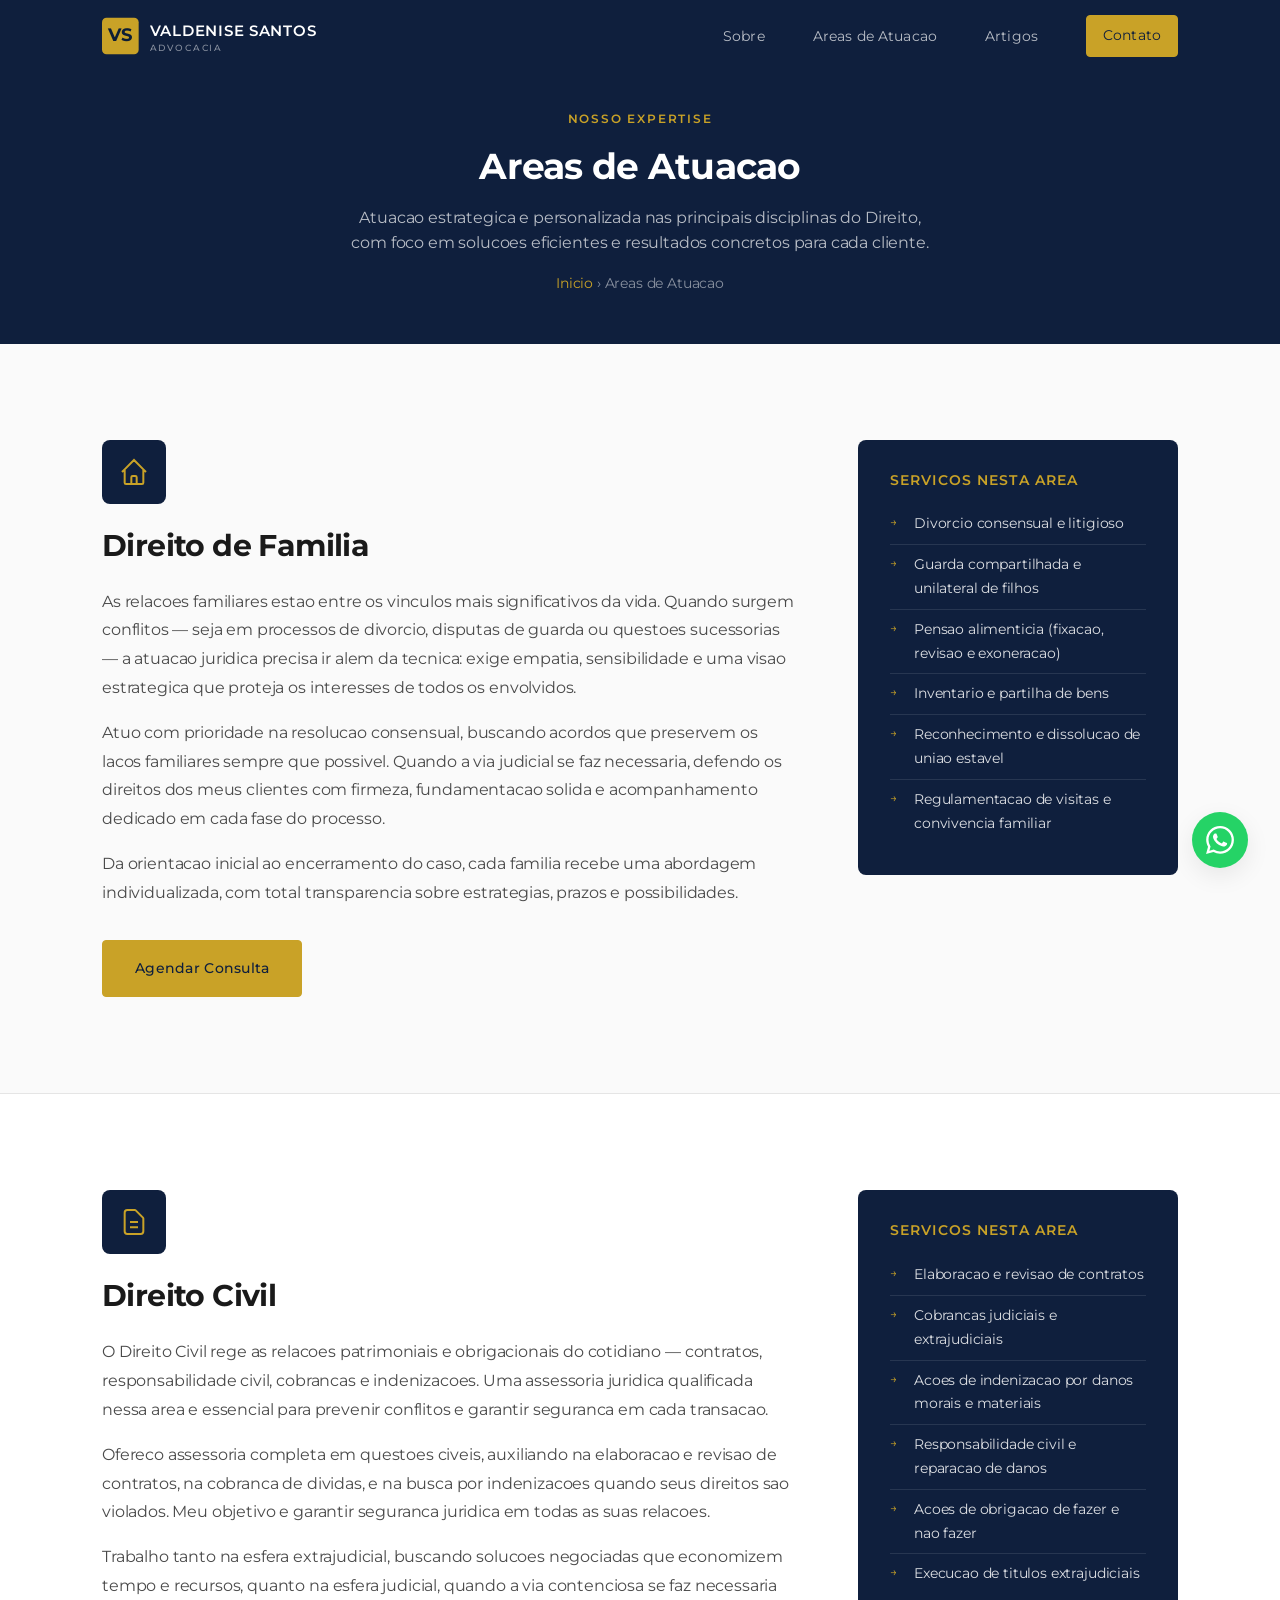
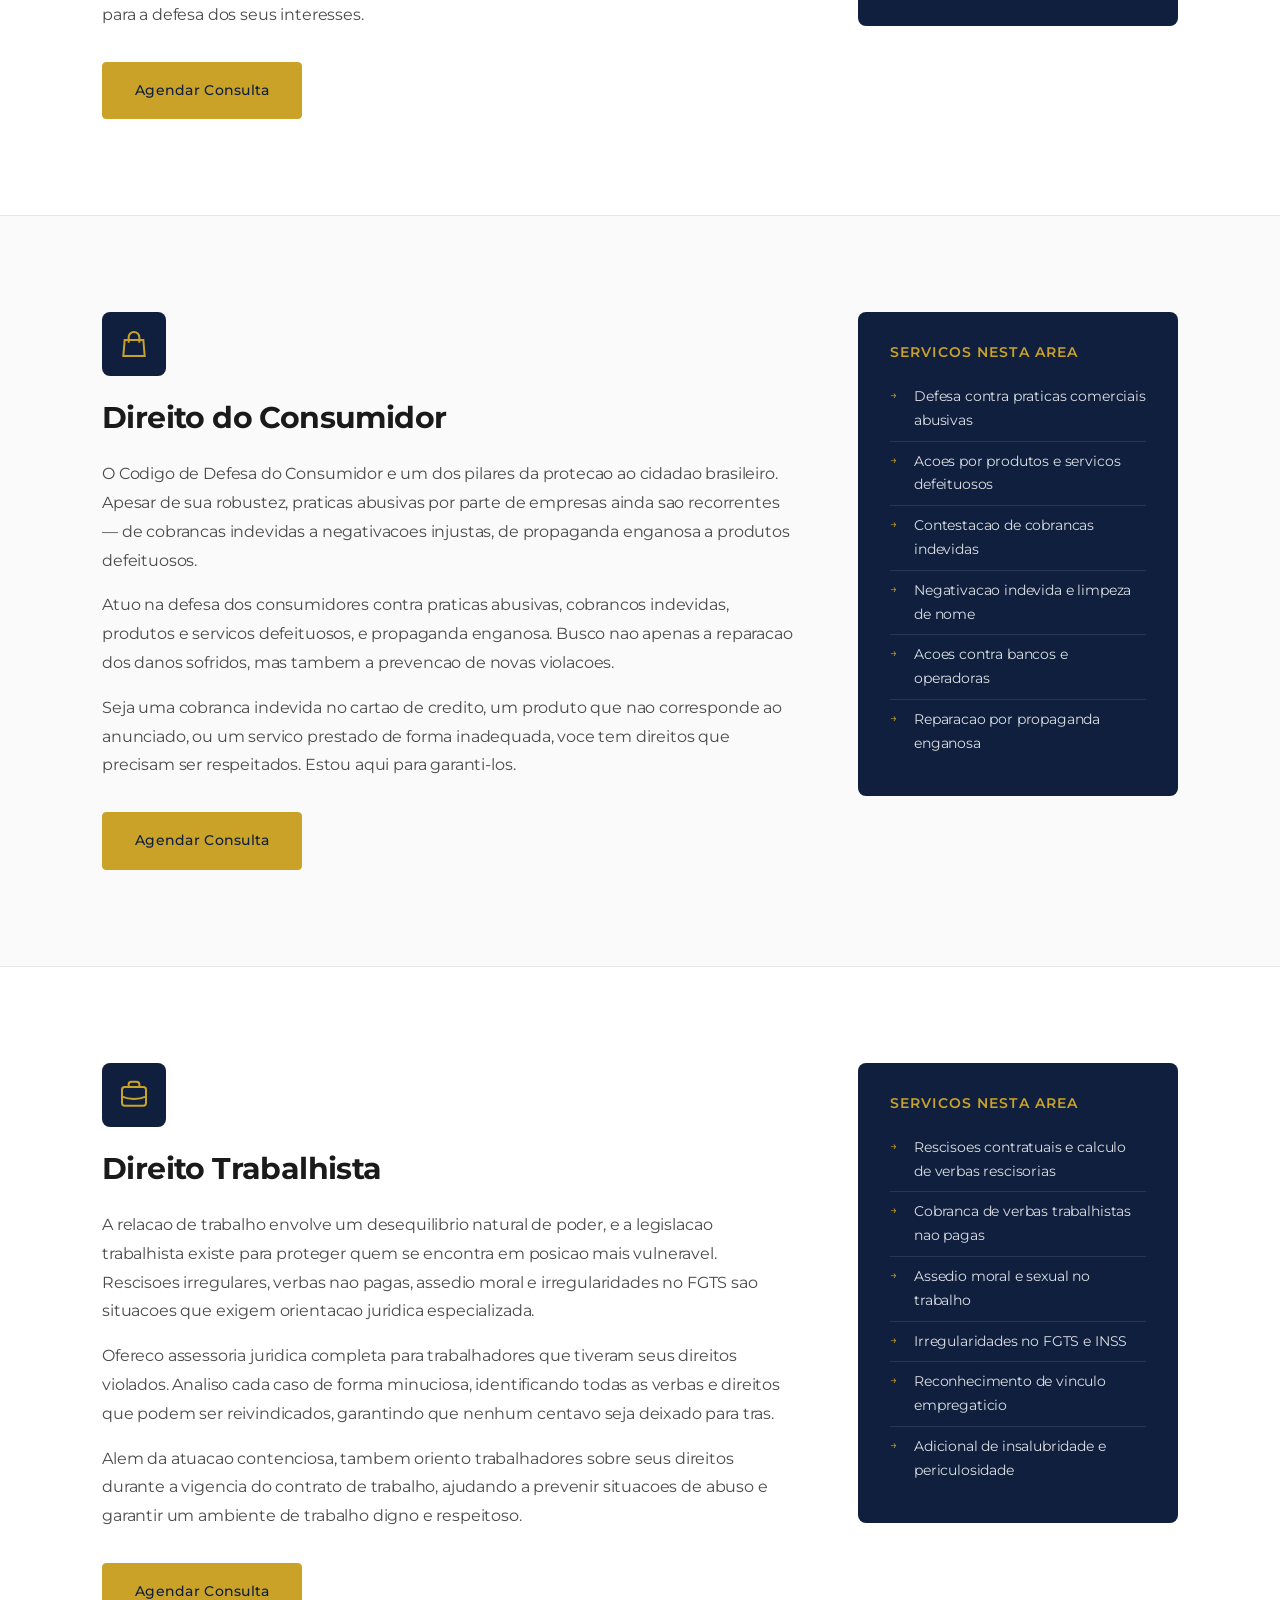
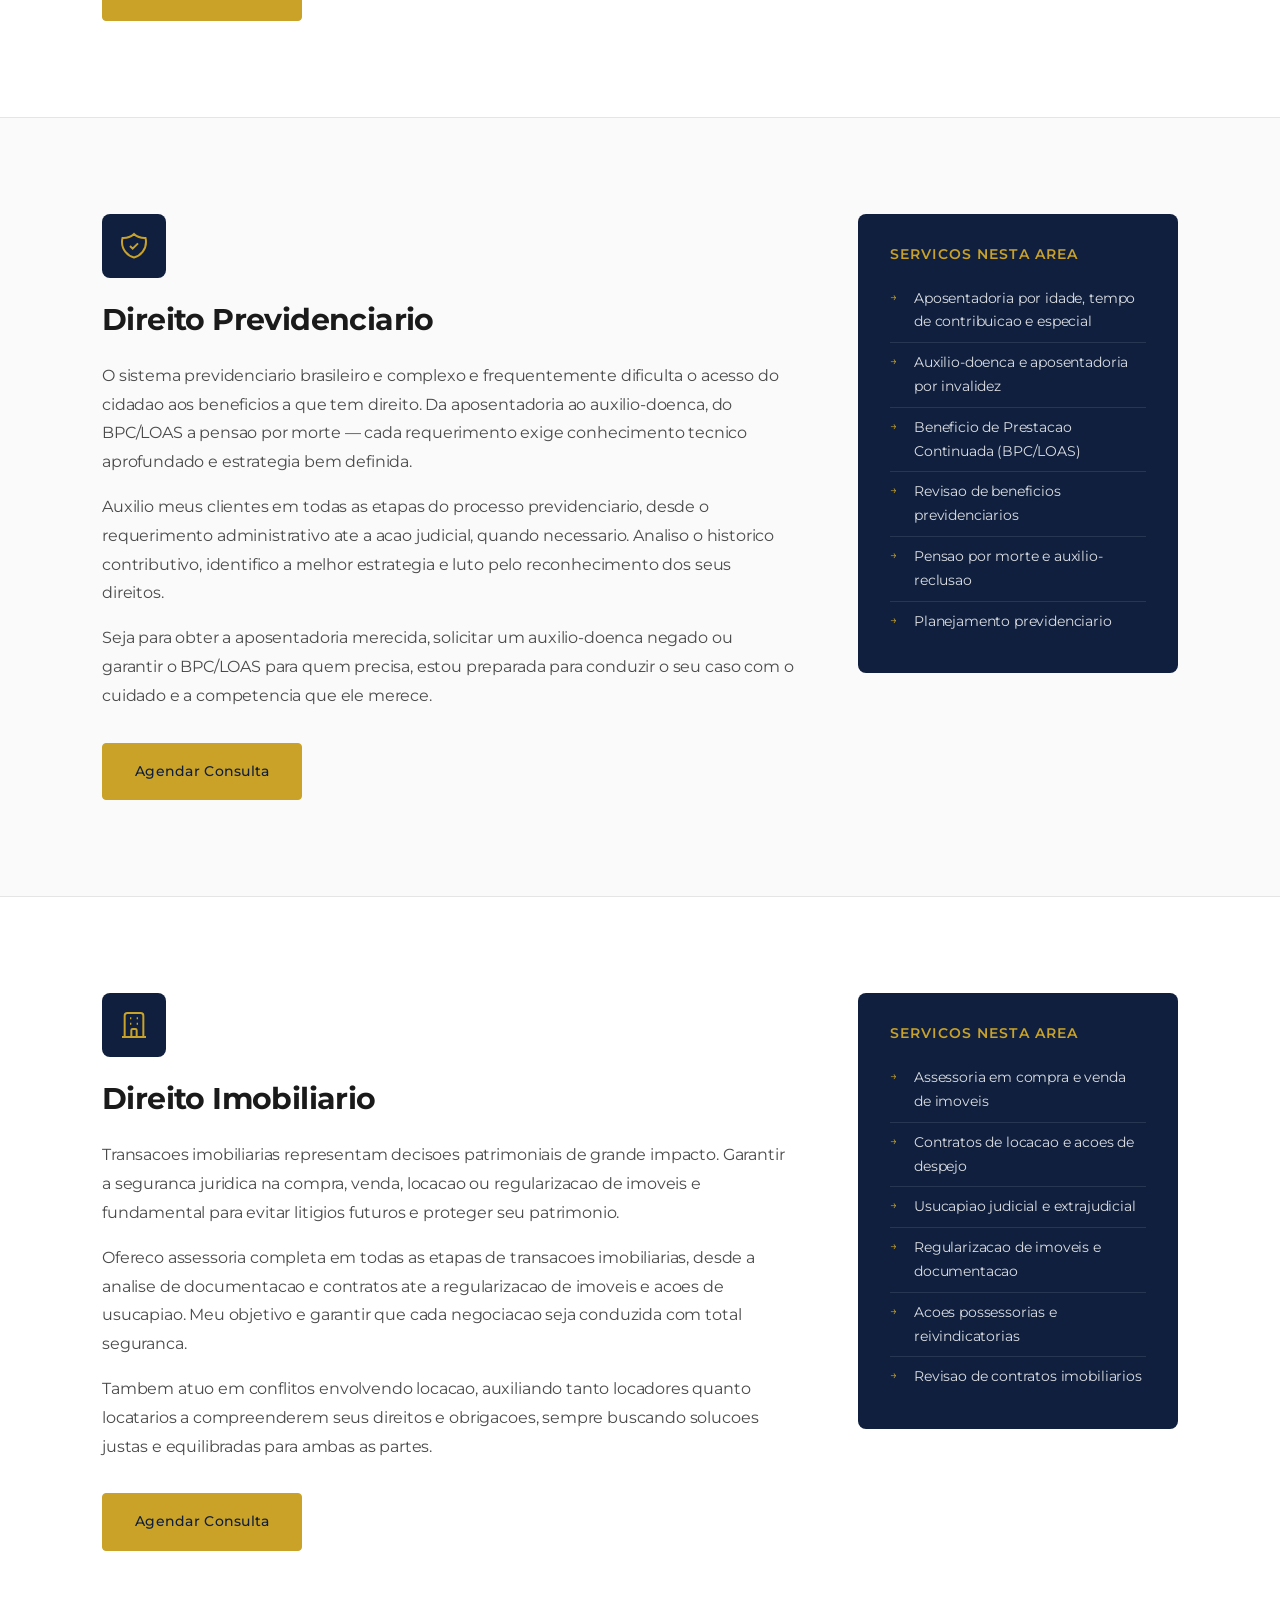
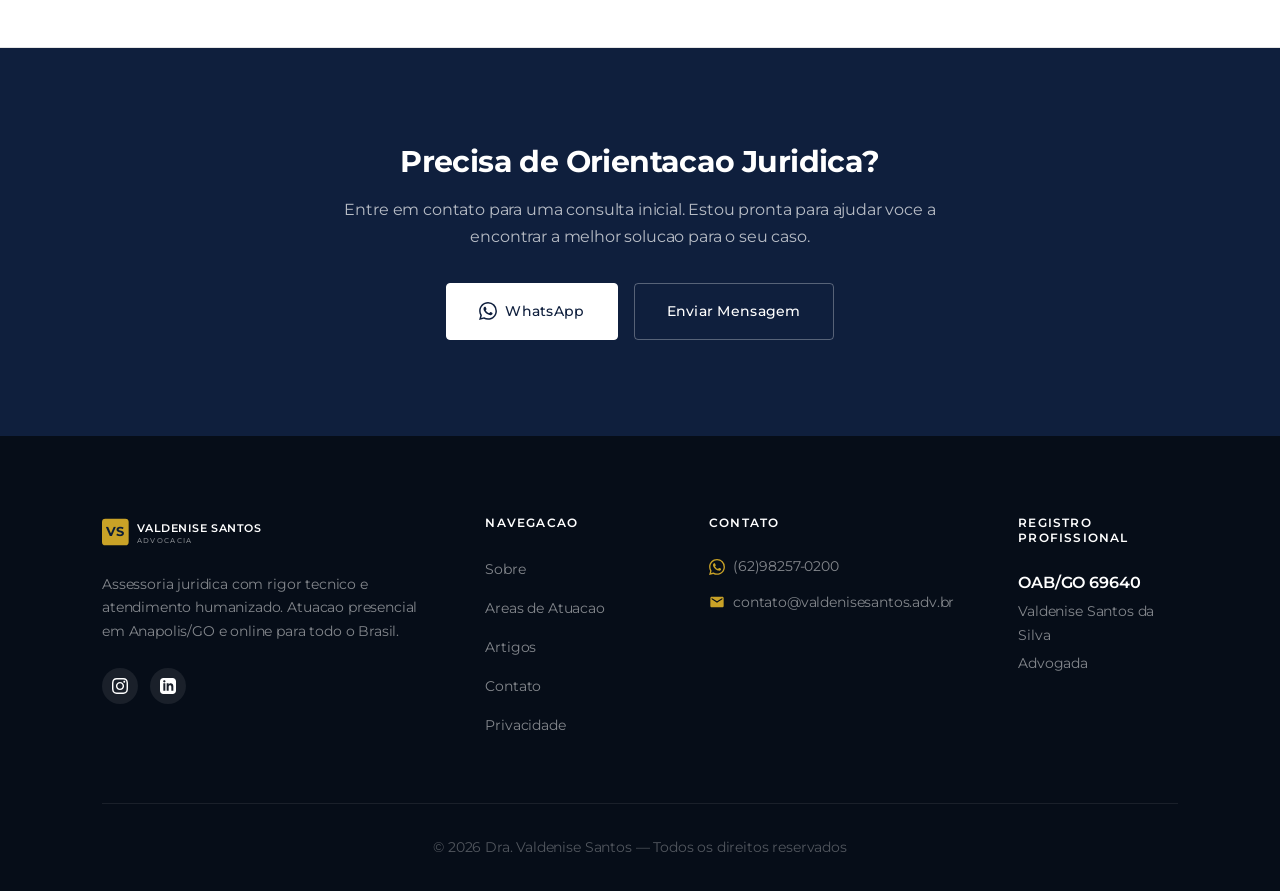
==== commit ff001f79: "feat: update domain to valdenisesantos.adv.br and email to contato@" ====
--- a/areas.html
+++ b/areas.html
@@ -14,8 +14,8 @@
   <!-- Open Graph -->
   <meta property="og:title" content="Areas de Atuacao | Dra. Valdenise Santos Advocacia">
   <meta property="og:description" content="Direito de Familia, Civil, Consumidor, Trabalhista, Previdenciario e Imobiliario. Atendimento especializado em todo o Brasil.">
-  <meta property="og:image" content="https://[DOMINIO]/assets/og-image.jpg">
-  <meta property="og:url" content="https://[DOMINIO]/areas.html">
+  <meta property="og:image" content="https://valdenisesantos.adv.br/assets/og-image.jpg">
+  <meta property="og:url" content="https://valdenisesantos.adv.br/areas.html">
   <meta property="og:type" content="website">
   <meta property="og:locale" content="pt_BR">
 
@@ -36,7 +36,7 @@
   <link href="https://fonts.googleapis.com/css2?family=Montserrat:wght@400;500;600;700&display=swap" rel="stylesheet">
 
   <!-- CSS -->
-  <link rel="stylesheet" href="styles.css?v=6.5.0">
+  <link rel="stylesheet" href="styles.css?v=6.6.0">
 </head>
 <body>
   <!-- Header -->
@@ -313,7 +313,7 @@
             </li>
             <li>
               <svg viewBox="0 0 24 24" fill="currentColor"><path d="M20 4H4c-1.1 0-1.99.9-1.99 2L2 18c0 1.1.9 2 2 2h16c1.1 0 2-.9 2-2V6c0-1.1-.9-2-2-2zm0 4l-8 5-8-5V6l8 5 8-5v2z"/></svg>
-              <a href="mailto:[EMAIL]">[EMAIL]</a>
+              <a href="mailto:contato@valdenisesantos.adv.br">contato@valdenisesantos.adv.br</a>
             </li>
           </ul>
         </div>
--- a/styles.css
+++ b/styles.css
@@ -2093,7 +2093,7 @@
    PRIVACIDADE
 ======================================== */
 .privacidade {
-  padding: 0 0 var(--space-10);
+  padding: var(--space-6) 0 var(--space-10);
   margin-top: calc(-1 * var(--space-10));
 }
 
